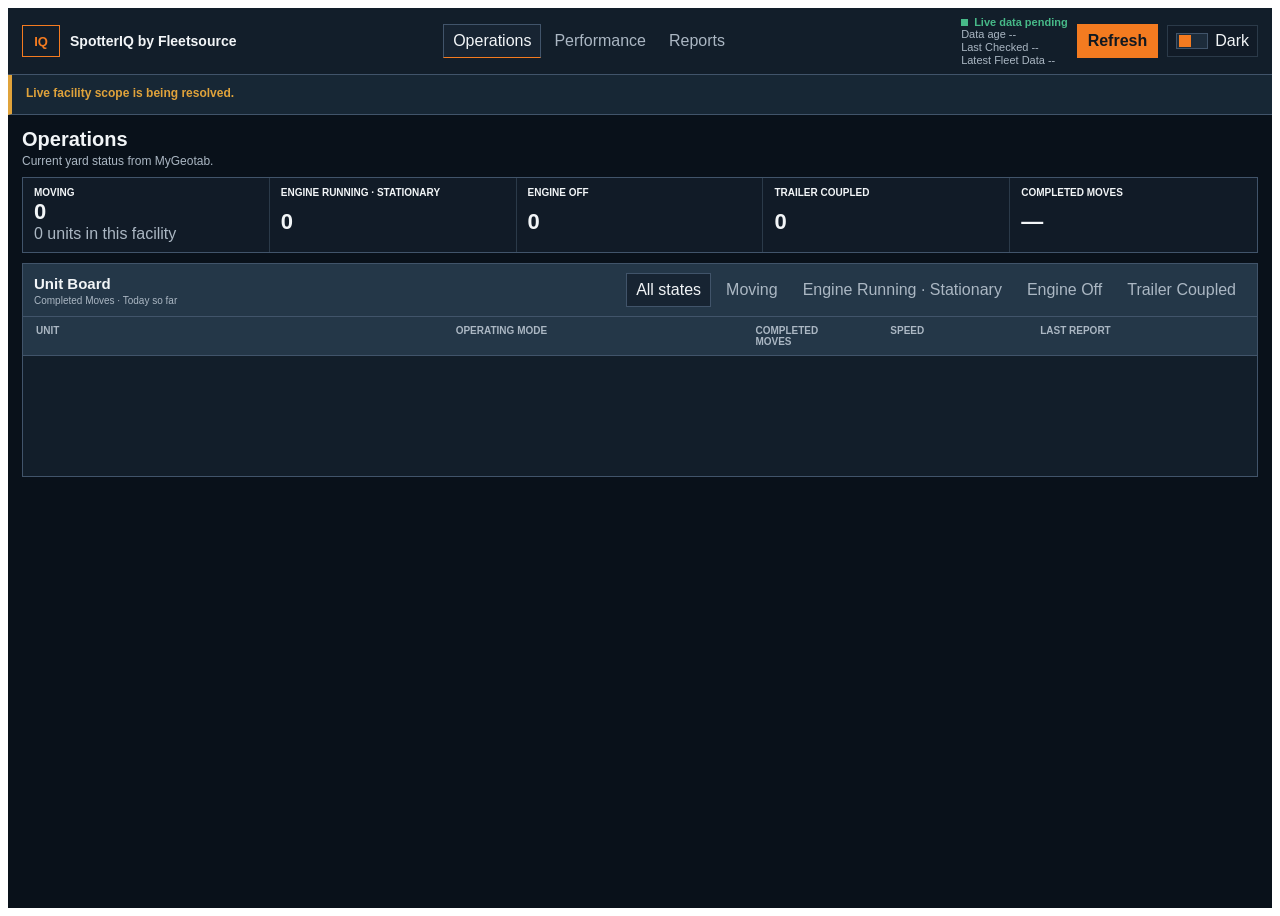
==== index.html @ 18ecf7e9 "Remove completed compact audit; restore known-good runtime; source 67fa764e5de5a6b7d446ff5fc09381beb" ====
<!DOCTYPE html>
<html lang="en">
<head>
  <meta charset="UTF-8">
  <meta name="viewport" content="width=device-width, initial-scale=1.0">
  <title>SpotterIQ by Fleetsource</title>
  <link rel="stylesheet" href="styles.css?v=4.0.0-report-range1">
</head>
<body>
  <div class="siq-app" data-theme="dark">
    <a class="siq-skip-link" href="#siq-main">Skip to main content</a>

    <header class="siq-workspace-header">
      <div class="siq-command-bar" aria-label="SpotterIQ workspace command bar">
        <div class="siq-brand-block">
          <div class="siq-brand-mark" aria-hidden="true">IQ</div>
          <div class="siq-brand-copy">
            <div class="siq-brand-name">SpotterIQ by Fleetsource</div>
            <div class="siq-brand-context" id="siq-brand-context" hidden>
              <span id="siq-brand-customer-name"></span>
              <span aria-hidden="true">/</span>
              <span id="siq-brand-facility-name"></span>
            </div>
          </div>
        </div>

        <nav class="siq-primary-nav" aria-label="Primary modules">
          <button class="siq-nav-button siq-nav-button--active" type="button" data-module="operations" aria-current="page">Operations</button>
          <button class="siq-nav-button" type="button" data-module="performance">Performance</button>
          <button class="siq-nav-button" type="button" data-module="reports">Reports</button>
          <button class="siq-nav-button siq-nav-button--secondary" type="button" data-module="settings" id="siq-settings-button" hidden>Settings</button>
        </nav>

        <div class="siq-command-actions" aria-label="Fleet freshness and display controls">
          <div class="siq-refresh-cluster">
            <div>
              <div class="siq-refresh-status" id="siq-refresh-status">
                <span class="siq-live-dot" aria-hidden="true"></span>
                <span id="siq-live-label">LIVE fixture</span>
              </div>
              <div class="siq-refresh-meta">
                <span id="siq-data-age">Data age 22s</span>
                <span id="siq-last-checked">Checked 14:16</span>
                <span id="siq-latest-fleet-data">Latest Fleet Data --</span>
              </div>
            </div>
            <button class="siq-button siq-button--primary" type="button" id="siq-refresh-button">Refresh</button>
          </div>

          <button class="siq-theme-toggle" type="button" id="siq-theme-toggle" aria-label="Switch to light theme" aria-pressed="false">
            <span class="siq-theme-toggle__track" aria-hidden="true">
              <span class="siq-theme-toggle__thumb"></span>
            </span>
            <span id="siq-theme-label">Dark</span>
          </button>
        </div>
      </div>

      <section class="siq-fixture-preview" aria-labelledby="siq-fixture-preview-title">
        <div class="siq-fixture-preview__heading">
          <h2 id="siq-fixture-preview-title">Fixture Preview</h2>
          <span>Role and authorization simulation</span>
        </div>
        <div class="siq-access-controls">
          <div class="siq-field siq-field--compact">
            <label for="siq-user-selector">Preview User</label>
            <select id="siq-user-selector" name="previewUser"></select>
          </div>
          <div class="siq-field siq-field--compact" id="siq-customer-selector-wrap" hidden>
            <label for="siq-customer-selector">Customer</label>
            <select id="siq-customer-selector" name="customer"></select>
          </div>
          <div class="siq-field siq-field--compact" id="siq-facility-selector-wrap" hidden>
            <label for="siq-facility-selector">Facility</label>
            <select id="siq-facility-selector" name="facility"></select>
          </div>
          <div class="siq-preview-readonly" id="siq-preview-facility-wrap" hidden>
            <span>Facility</span>
            <strong id="siq-preview-facility-name"></strong>
          </div>
        </div>
      </section>

      <section class="siq-live-scope-controls" id="siq-live-scope-controls" aria-label="SpotterIQ facility scope" hidden>
        <div class="siq-field siq-field--compact" id="siq-live-customer-selector-wrap" hidden>
          <label for="siq-live-customer-selector">Customer</label>
          <select id="siq-live-customer-selector" name="liveCustomer"></select>
        </div>
        <div class="siq-field siq-field--compact" id="siq-live-facility-selector-wrap" hidden>
          <label for="siq-live-facility-selector">Facility</label>
          <select id="siq-live-facility-selector" name="liveFacility"></select>
        </div>
        <p id="siq-live-scope-status" role="status" aria-live="polite"></p>
      </section>

      <section class="siq-facility-context-bar" id="siq-facility-context-bar" aria-labelledby="siq-facility-context-title" hidden>
        <h2 class="siq-visually-hidden" id="siq-facility-context-title">Active facility context</h2>
        <dl class="siq-facility-context-list">
          <div>
            <dt>Customer</dt>
            <dd id="siq-customer-name"></dd>
          </div>
          <div>
            <dt>Facility</dt>
            <dd id="siq-facility-name"></dd>
          </div>
          <div class="siq-facility-context-list__shift">
            <dt>Active Shift</dt>
            <dd>
              <span id="siq-shift-label"></span>
              <span class="siq-facility-context-list__detail" id="siq-shift-range"></span>
            </dd>
          </div>
          <div>
            <dt>Timezone</dt>
            <dd id="siq-context-timezone"></dd>
          </div>
          <div>
            <dt>Authorized Units</dt>
            <dd id="siq-authorized-unit-count"></dd>
          </div>
        </dl>
      </section>

      <div class="siq-facility-context-error" id="siq-facility-context-error" role="status" aria-live="polite" hidden></div>
    </header>

    <main class="siq-main" id="siq-main">
      <section class="siq-module siq-module--active" id="siq-module-operations" data-module-panel="operations" aria-labelledby="siq-operations-title">
        <div class="siq-module-heading">
          <div>
            <h1 class="siq-screen-title" id="siq-operations-title">Operations</h1>
            <p class="siq-screen-note">Current yard status from MyGeotab.</p>
          </div>
          <button class="siq-button" type="button" id="siq-simulate-button">Simulate New Telemetry</button>
        </div>

        <section class="siq-kpi-strip" id="siq-kpi-strip" aria-label="Operations summary">
          <div class="siq-kpi">
            <span class="siq-kpi__label">Moving</span>
            <span class="siq-kpi__value" id="siq-kpi-moving-value">0</span>
            <span class="siq-kpi__detail" id="siq-kpi-unit-detail">0 units in this facility</span>
          </div>
          <div class="siq-kpi">
            <span class="siq-kpi__label">Engine Running · Stationary</span>
            <span class="siq-kpi__value" id="siq-kpi-idling-value">0</span>
          </div>
          <div class="siq-kpi">
            <span class="siq-kpi__label">Engine Off</span>
            <span class="siq-kpi__value" id="siq-kpi-off-value">0</span>
          </div>
          <div class="siq-kpi">
            <span class="siq-kpi__label">Trailer Coupled</span>
            <span class="siq-kpi__value" id="siq-kpi-coupled-value">0</span>
          </div>
          <div class="siq-kpi">
            <span class="siq-kpi__label">Completed Moves</span>
            <span class="siq-kpi__value" id="siq-kpi-completed-value">—</span>
          </div>
        </section>

        <div class="siq-operations-layout">
          <section class="siq-unit-board" aria-labelledby="siq-unit-board-title">
            <div class="siq-board-toolbar">
              <div>
                <h2 class="siq-section-title" id="siq-unit-board-title">Unit Board</h2>
                <span class="siq-board-window" id="siq-operations-window-label">Completed Moves · Today so far</span>
              </div>
              <div class="siq-board-filters" role="group" aria-label="Unit board filters">
                <button class="siq-filter-button siq-filter-button--active" type="button" data-board-filter="all" aria-pressed="true">All states</button>
                <button class="siq-filter-button" type="button" data-board-filter="moving" aria-pressed="false">Moving</button>
                <button class="siq-filter-button" type="button" data-board-filter="idling" aria-pressed="false">Engine Running · Stationary</button>
                <button class="siq-filter-button" type="button" data-board-filter="off" aria-pressed="false">Engine Off</button>
                <button class="siq-filter-button" type="button" data-board-filter="coupled" aria-pressed="false">Trailer Coupled</button>
              </div>
            </div>

            <div class="siq-board-grid" role="table" aria-label="SpotterIQ unit board">
              <div class="siq-board-head" role="row">
                <div role="columnheader">Unit</div>
                <div role="columnheader">Operating Mode</div>
                <div role="columnheader"><span>Completed</span><span>Moves</span></div>
                <div role="columnheader">Speed</div>
                <div role="columnheader">Last Report</div>
              </div>
              <div class="siq-board-body" id="siq-unit-board-body"></div>
            </div>
          </section>

          <aside class="siq-detail-drawer" id="siq-detail-drawer" aria-labelledby="siq-detail-title">
            <div class="siq-detail-drawer__header">
              <span class="siq-selection-marker" aria-hidden="true"></span>
              <div class="siq-detail-drawer__heading">
                <div class="siq-context-label">Unit detail</div>
                <h2 class="siq-detail-title" id="siq-detail-title">Select a unit</h2>
              </div>
              <button class="siq-icon-button" type="button" id="siq-drawer-close" aria-label="Close unit details">x</button>
            </div>
            <div class="siq-detail-content" id="siq-detail-content">
              <p class="siq-empty-detail">Choose a row to inspect current unit state and available activity.</p>
            </div>
          </aside>
        </div>
      </section>

      <section class="siq-module" id="siq-module-performance" data-module-panel="performance" aria-labelledby="siq-performance-title">
        <div class="siq-module-heading">
          <div>
            <h1 class="siq-screen-title" id="siq-performance-title">Performance</h1>
            <p class="siq-screen-note">Operational scorecard and shift-closeout workspace using fixture metrics only.</p>
          </div>
          <span class="siq-demo-flag">Demo content</span>
        </div>

        <form class="siq-scope-bar siq-performance-scope-bar" id="siq-performance-scope-form">
          <div class="siq-field siq-analysis-field">
            <label for="siq-performance-date-range">Date Range</label>
            <select id="siq-performance-date-range" name="dateRange"></select>
            <span class="siq-field-note">Overall reporting period</span>
          </div>
          <div class="siq-field siq-field--shift siq-analysis-field">
            <label for="siq-performance-shift">Shift</label>
            <select id="siq-performance-shift" name="shift"></select>
            <span class="siq-field-note" id="siq-performance-shift-detail">Filters activity within the period</span>
          </div>
          <div class="siq-field siq-analysis-field">
            <label for="siq-performance-compare">Compare To</label>
            <select id="siq-performance-compare" name="compare"></select>
            <span class="siq-field-note">Comparison baseline</span>
          </div>
          <div class="siq-timezone-block siq-analysis-field">
            <span class="siq-analysis-label">Timezone</span>
            <strong class="siq-readonly-value" id="siq-performance-timezone">America/New_York</strong>
            <span class="siq-field-note">Fixture facility setting</span>
          </div>
          <div class="siq-scope-actions siq-analysis-actions">
            <span aria-hidden="true"></span>
            <div class="siq-analysis-actions__buttons">
              <button class="siq-button siq-button--primary" type="submit">Apply</button>
              <button class="siq-button" type="reset">Reset</button>
              <button class="siq-button" type="button" id="siq-performance-export">Export</button>
            </div>
            <span aria-hidden="true"></span>
          </div>
          <div class="siq-custom-range siq-analysis-custom-range" id="siq-performance-custom-range" hidden>
            <div class="siq-field">
              <label for="siq-performance-start-date">Start Date</label>
              <input type="date" id="siq-performance-start-date" name="startDate">
            </div>
            <div class="siq-field">
              <label for="siq-performance-start-time">Start Time</label>
              <input type="time" id="siq-performance-start-time" name="startTime">
            </div>
            <div class="siq-field">
              <label for="siq-performance-end-date">End Date</label>
              <input type="date" id="siq-performance-end-date" name="endDate">
            </div>
            <div class="siq-field">
              <label for="siq-performance-end-time">End Time</label>
              <input type="time" id="siq-performance-end-time" name="endTime">
            </div>
          </div>
        </form>
        <p class="siq-status-message" id="siq-performance-status" aria-live="polite"></p>

        <section class="siq-summary-band siq-facility-summary" id="siq-performance-summary-band" aria-labelledby="siq-shift-summary-title">
          <div class="siq-summary-band__heading">
            <span class="siq-context-label">Facility result</span>
            <h2 class="siq-section-title" id="siq-shift-summary-title">Facility Performance Summary</h2>
            <span class="siq-summary-scope" id="siq-performance-scope-label">Today / Demo Shift A</span>
          </div>
          <div class="siq-summary-metrics" id="siq-summary-metrics"></div>
        </section>
        <p class="siq-summary-notice" id="siq-summary-data-notice" role="status" aria-live="polite" hidden></p>

        <div class="siq-performance-layout" id="siq-performance-layout">
          <section class="siq-performance-ranking" aria-labelledby="siq-unit-ranking-title">
            <div class="siq-section-heading">
              <div>
                <span class="siq-context-label">Fleet comparison</span>
                <h2 class="siq-section-title" id="siq-unit-ranking-title">Unit Performance Ranking</h2>
                <p class="siq-screen-note" id="siq-unit-ranking-context">Attention first / Productive Utilization descending</p>
              </div>
              <span class="siq-section-count" id="siq-scorecard-count">0 authorized fixture units</span>
            </div>
            <div class="siq-performance-table-scroll" tabindex="0" aria-label="Scrollable unit performance ranking">
              <table class="siq-performance-ranking-table">
                <colgroup>
                  <col class="siq-ranking-col--unit">
                  <col class="siq-ranking-col--role">
                  <col class="siq-ranking-col--engine-hours">
                  <col class="siq-ranking-col--completed-moves">
                  <col class="siq-ranking-col--moves-per-hour">
                  <col class="siq-ranking-col--utilization">
                  <col class="siq-ranking-col--idle">
                  <col class="siq-ranking-col--fuel">
                  <col class="siq-ranking-col--top-speed">
                  <col class="siq-ranking-col--time-over-limit">
                  <col class="siq-ranking-col--attention">
                </colgroup>
                <thead>
                  <tr>
                    <th class="siq-ranking-heading--text" scope="col" data-sort-column="unit"><button type="button" data-performance-sort="unit">Unit</button></th>
                    <th class="siq-ranking-heading--text" scope="col" data-sort-column="role"><button type="button" data-performance-sort="role">Role</button></th>
                    <th class="siq-ranking-heading--numeric" scope="col" data-sort-column="engineHours"><button type="button" data-performance-sort="engineHours">Engine Hours</button></th>
                    <th class="siq-ranking-heading--numeric" scope="col" data-sort-column="completedMoves"><button type="button" data-performance-sort="completedMoves">Completed Moves</button></th>
                    <th class="siq-ranking-heading--numeric" scope="col" data-sort-column="movesPerEngineHour"><button type="button" data-performance-sort="movesPerEngineHour">Moves / Engine Hour</button></th>
                    <th class="siq-ranking-heading--numeric" scope="col" data-sort-column="productiveUtilization"><button type="button" data-performance-sort="productiveUtilization">Productive Utilization</button></th>
                    <th class="siq-ranking-heading--numeric" scope="col" data-sort-column="idleTime"><button type="button" data-performance-sort="idleTime">Idle Time</button></th>
                    <th class="siq-ranking-heading--numeric" scope="col" data-sort-column="fuelPerMove"><button type="button" data-performance-sort="fuelPerMove">Fuel / Move</button></th>
                    <th class="siq-ranking-heading--numeric" scope="col" data-sort-column="topSpeed"><button type="button" data-performance-sort="topSpeed">Top Speed</button></th>
                    <th class="siq-ranking-heading--numeric" scope="col" data-sort-column="timeOverLimit"><button type="button" data-performance-sort="timeOverLimit">Time Over Limit</button></th>
                    <th class="siq-ranking-heading--text" scope="col" data-sort-column="attention" aria-sort="descending"><button type="button" data-performance-sort="attention">Attention</button></th>
                  </tr>
                </thead>
                <tbody id="siq-performance-score-body"></tbody>
              </table>
            </div>
          </section>

          <section class="siq-performance-detail" id="siq-performance-detail" aria-labelledby="siq-performance-detail-title">
            <div class="siq-performance-detail__header">
              <span class="siq-selection-marker" aria-hidden="true"></span>
              <div>
                <div class="siq-context-label">Unit Analysis</div>
                <h2 class="siq-detail-title" id="siq-performance-detail-title">Select a unit</h2>
                <p class="siq-performance-detail__scope" id="siq-performance-detail-scope">Select an authorized unit</p>
                <div class="siq-performance-capabilities" id="siq-performance-detail-availability" aria-label="Performance capability availability"></div>
              </div>
            </div>
            <div class="siq-performance-detail__body" id="siq-performance-detail-content">
              <div class="siq-selected-analysis-upper">
                <section class="siq-analysis-panel siq-time-distribution" aria-labelledby="siq-time-distribution-title">
                  <div class="siq-analysis-panel__heading">
                    <div>
                      <span class="siq-context-label">Operating composition</span>
                      <h3 class="siq-mini-title" id="siq-time-distribution-title">Time Distribution</h3>
                    </div>
                  </div>
                  <div class="siq-donut-layout">
                    <div class="siq-donut-chart" id="siq-performance-donut-chart"></div>
                    <div class="siq-donut-legend" id="siq-performance-donut-legend"></div>
                  </div>
                  <p class="siq-chart-summary" id="siq-performance-donut-summary"></p>
                </section>

                <section class="siq-analysis-panel" aria-labelledby="siq-unit-facility-title">
                  <div class="siq-analysis-panel__heading">
                    <div>
                      <span class="siq-context-label">Unit context</span>
                      <h3 class="siq-mini-title" id="siq-unit-facility-title">Unit vs Facility</h3>
                    </div>
                  </div>
                  <div class="siq-unit-comparison" id="siq-unit-facility-comparison"></div>
                </section>
              </div>

              <section class="siq-analysis-panel siq-findings-panel" aria-labelledby="siq-observations-title">
                <div class="siq-analysis-panel__heading">
                  <div>
                    <span class="siq-context-label">Deterministic findings</span>
                    <h3 class="siq-mini-title" id="siq-observations-title">Operational Observations and Exceptions</h3>
                  </div>
                </div>
                <div class="siq-observation-groups" id="siq-performance-observations"></div>
              </section>

              <section class="siq-analysis-panel siq-trend-panel" aria-labelledby="siq-performance-trend-title">
                <div class="siq-analysis-panel__heading siq-trend-heading">
                  <div>
                    <span class="siq-context-label">Change over time</span>
                    <h3 class="siq-mini-title" id="siq-performance-trend-title">Performance Trend</h3>
                  </div>
                  <div class="siq-field siq-field--compact siq-trend-selector">
                    <label for="siq-performance-trend-metric">Metric</label>
                    <select id="siq-performance-trend-metric">
                      <option value="movesPerEngineHour">Moves / Engine Hour</option>
                      <option value="productiveUtilization">Productive Utilization</option>
                      <option value="fuelPerMove">Fuel / Move</option>
                      <option value="idleTime">Idle Time</option>
                      <option value="timeOverLimit">Time Over Speed Limit</option>
                      <option value="engineHours">Engine Hours per Period</option>
                    </select>
                  </div>
                </div>
                <div class="siq-trend-chart" id="siq-performance-trend-chart"></div>
                <p class="siq-chart-summary" id="siq-performance-trend-summary"></p>
              </section>
            </div>
          </section>
        </div>
      </section>

      <section class="siq-module" id="siq-module-reports" data-module-panel="reports" aria-labelledby="siq-reports-title">
        <div class="siq-module-heading">
          <div>
            <h1 class="siq-screen-title" id="siq-reports-title">Reports</h1>
            <p class="siq-screen-note">Choose a report and scope, then review the fixture preview.</p>
          </div>
          <span class="siq-demo-flag">Demo content</span>
        </div>

        <form class="siq-report-command-bar" id="siq-report-form" aria-label="Report commands">
          <div class="siq-report-command-field siq-report-command-field--report">
            <label for="siq-report-selector">Report</label>
            <select id="siq-report-selector" name="report"></select>
          </div>

          <div class="siq-report-command-field">
            <label for="siq-report-date-range">Date Range</label>
            <select id="siq-report-date-range" name="dateRange"></select>
          </div>

          <div class="siq-report-command-field">
            <label for="siq-report-shift">Shift</label>
            <select id="siq-report-shift" name="shift"></select>
            <span id="siq-report-shift-detail" hidden></span>
          </div>

          <div class="siq-report-command-field">
            <label for="siq-report-unit-mode">Units</label>
            <select id="siq-report-unit-mode" name="unitMode">
              <option value="all" selected>All Authorized Units</option>
              <option value="selected">Selected Units</option>
            </select>
          </div>

          <div class="siq-report-command-field">
            <label for="siq-report-format">Format</label>
            <select id="siq-report-format" name="outputFormat"></select>
          </div>

          <div class="siq-report-command-action">
            <button class="siq-button siq-button--primary" type="button" id="siq-generate-report">Generate Report</button>
          </div>

          <div class="siq-custom-range siq-custom-range--report" id="siq-report-custom-range" hidden>
            <div class="siq-field">
              <label for="siq-report-start-date">Start Date</label>
              <input type="date" id="siq-report-start-date" name="startDate">
            </div>
            <div class="siq-field">
              <label for="siq-report-start-time">Start Time</label>
              <input type="time" id="siq-report-start-time" name="startTime">
            </div>
            <div class="siq-field">
              <label for="siq-report-end-date">End Date</label>
              <input type="date" id="siq-report-end-date" name="endDate">
            </div>
            <div class="siq-field">
              <label for="siq-report-end-time">End Time</label>
              <input type="time" id="siq-report-end-time" name="endTime">
            </div>
          </div>

          <fieldset class="siq-unit-choices" id="siq-report-unit-choices" hidden>
            <legend>Selected fixture units</legend>
          </fieldset>

          <div class="siq-report-command-field siq-report-command-field--comparison"
            id="siq-report-comparison-wrap">
            <label for="siq-report-comparison">Comparison</label>
            <select id="siq-report-comparison" name="comparison"></select>
          </div>
        </form>

        <p class="siq-report-description" id="siq-report-description"></p>

        <div class="siq-report-scope-line" aria-label="Current report scope">
          <span class="siq-context-label">Scope</span>
          <strong id="siq-report-scope-summary"></strong>
        </div>

        <details class="siq-report-scope-details" id="siq-report-scope-details">
          <summary>Scope details</summary>
          <dl class="siq-scope-preview" id="siq-scope-preview">
            <div><dt>Customer</dt><dd id="siq-preview-customer"></dd></div>
            <div><dt>Facility</dt><dd id="siq-preview-facility"></dd></div>
            <div><dt>Timezone</dt><dd id="siq-preview-timezone"></dd></div>
            <div><dt>Exact Start</dt><dd id="siq-preview-start"></dd></div>
            <div><dt>Exact End</dt><dd id="siq-preview-end"></dd></div>
            <div><dt>Shift Hours</dt><dd id="siq-preview-shift-hours"></dd></div>
            <div><dt>Crosses Midnight</dt><dd id="siq-preview-overnight"></dd></div>
            <div><dt>Authorized Units</dt><dd id="siq-preview-units"></dd></div>
            <div><dt>Output Format</dt><dd id="siq-preview-format"></dd></div>
            <div id="siq-preview-comparison-row"><dt>Comparison</dt><dd id="siq-preview-comparison"></dd></div>
          </dl>
        </details>

        <section class="siq-report-preview siq-report-full-preview"
          id="siq-report-preview"
          data-report-preview="full-width"
          aria-label="Selected report preview"></section>

        <p class="siq-status-message siq-report-status"
          id="siq-report-status"
          aria-live="polite"
          hidden></p>
      </section>

      <section class="siq-module" id="siq-module-settings" data-module-panel="settings" aria-labelledby="siq-settings-title">
        <div class="siq-module-heading">
          <div>
            <h1 class="siq-screen-title" id="siq-settings-title">Settings</h1>
            <p class="siq-screen-note">Administrator-only placeholder. Configuration editing remains deferred.</p>
          </div>
          <span class="siq-demo-flag">Placeholder</span>
        </div>
        <section class="siq-settings-placeholder" aria-label="Settings placeholder">
          <h2 class="siq-section-title">Facility Configuration</h2>
          <p class="siq-screen-note">Customer, facility, enrollment, thresholds, diagnostics, and report-branding editing are not active in this fixture session.</p>
        </section>
      </section>
    </main>
  </div>

  <script src="core/runtime-data-boundary.js"></script>
  <script src="core/configuration.js"></script>
  <script src="core/addin-identity.js"></script>
  <script src="core/diagnostic-channels.js"></script>
  <script src="core/engine-hours-report.js?v=4.0.0-calculated-meter1"></script>
  <script src="core/asset-identity.js"></script>
  <script src="core/asset-assignments.js"></script>
  <script src="core/historical-entitlement.js"></script>
  <script src="core/speed-evidence.js?v=4.0.0-towing1"></script>
  <script src="core/driver-attribution.js?v=4.0.0-driver-session1"></script>
  <script src="core/management-reports.js?v=4.0.0-towing1"></script>
  <script src="core/powertrain-faults.js"></script>
  <script src="core/group-reconciliation.js"></script>
  <script src="core/engine-hours.js"></script>
  <script src="core/usage-billing.js"></script>
  <script src="core/staging-log.js"></script>
  <script src="core/authorization.js"></script>
  <script src="core/selectors.js?v=4.0.0-driver2"></script>
  <script src="core/performance.js"></script>
  <script src="core/timezone.js"></script>
  <script src="core/shifts.js"></script>
  <script src="core/telemetry.js"></script>
  <script src="core/operational-states.js?v=4.0.0-ignition-authority1"></script>
  <script src="core/intervals.js"></script>
  <script src="core/timeline.js?v=4.0.0-state-continuity2"></script>
  <script src="core/shift-performance.js?v=4.0.0-towing1"></script>
  <script src="core/move-state-machine.js"></script>
  <script src="core/moves.js"></script>
  <script src="core/move-summaries.js"></script>
  <script src="core/speed-events.js"></script>
  <script src="core/speed-policies.js"></script>
  <script src="adapters/mygeotab-normalization.js?v=4.0.0-engine-hours1"></script>
  <script src="adapters/mygeotab-client.js?v=4.0.0-driver2"></script>
  <script src="adapters/mygeotab-driver-events.js?v=4.0.0-driver-session1"></script>
  <script src="adapters/mygeotab-faults.js"></script>
  <script src="adapters/mygeotab-diagnostics.js"></script>
  <script src="core/facility-config.js"></script>
  <script src="core/asset-profile-config.js"></script>
  <script src="adapters/mygeotab-configuration.js"></script>
  <script src="adapters/addin-data-config.js?v=4.0.0-scope1"></script>
  <script src="adapters/mygeotab-operations.js?v=4.0.0-towing2"></script>
  <script src="adapters/mygeotab-performance.js?v=4.0.0-towing1"></script>
  <script src="controllers/operations-controller.js?v=4.0.0-operations-moves1"></script>
  <script src="controllers/performance-controller.js?v=4.0.0-state-continuity2"></script>
  <script src="controllers/reports-controller.js?v=4.0.0-report-range1"></script>
  <script src="views/operations-view.js?v=4.0.0-operations-moves2"></script>
  <script src="views/performance-view.js?v=4.0.0-cumulative-idle1"></script>
  <script src="views/reports-view.js?v=4.0.0-report-range1"></script>
  <script src="views/commissioning-diagnostics.js"></script>
  <script src="app.js?v=4.0.0-report-range1"></script>
  <script src="mygeotab-entry.js?v=4.0.0-operations-moves1"></script>
</body>
</html>
---- styles.css ----
.siq-app,
.siq-app * {
  box-sizing: border-box;
}

.siq-app [hidden] {
  display: none !important;
}

.siq-app {
  --siq-bg: #09111a;
  --siq-bg-strong: #060d15;
  --siq-panel: #111b27;
  --siq-panel-2: #172432;
  --siq-panel-3: #1d2c3b;
  --siq-panel-header: #0d1722;
  --siq-surface-level-0: #09111a;
  --siq-surface-level-1: #121e2a;
  --siq-surface-level-2: #192837;
  --siq-surface-level-3: #243748;
  --siq-surface-command: #0f1a25;
  --siq-surface-workspace: #142230;
  --siq-surface-control: #1b2b3a;
  --siq-surface-table-body: #101c27;
  --siq-surface-table-alt: #152432;
  --siq-surface-total: #263747;
  --siq-surface-status: #172735;
  --siq-line-subtle: #233241;
  --siq-hover: #202f3e;
  --siq-selected: #3b4148;
  --siq-selected-outline: #bd642d;
  --siq-line: #2b3a49;
  --siq-line-strong: #41546a;
  --siq-text: #f2f5f7;
  --siq-muted: #abb7c3;
  --siq-muted-2: #7e8c9b;
  --siq-accent: #f47b20;
  --siq-accent-strong: #ff963f;
  --siq-focus: #7ec8ed;
  --siq-good: #47b988;
  --siq-warn: #e0a33b;
  --siq-bad: #e06d65;
  --siq-info: #62abd5;
  --siq-unknown: #8c98a5;
  color-scheme: dark;
  font-family: Arial, Helvetica, sans-serif;
  min-height: 100vh;
  background: var(--siq-surface-level-0);
  color: var(--siq-text);
}

.siq-app[data-theme="light"] {
  --siq-bg: #e8edf0;
  --siq-bg-strong: #dbe2e7;
  --siq-panel: #f9faf9;
  --siq-panel-2: #eff3f4;
  --siq-panel-3: #e3eaee;
  --siq-panel-header: #d5dee4;
  --siq-surface-level-0: #e8edf0;
  --siq-surface-level-1: #f9faf9;
  --siq-surface-level-2: #eff3f4;
  --siq-surface-level-3: #d5dee4;
  --siq-surface-command: #f9faf9;
  --siq-surface-workspace: #f9faf9;
  --siq-surface-control: #eff3f4;
  --siq-surface-table-body: #f9faf9;
  --siq-surface-table-alt: #eff3f4;
  --siq-surface-total: #e3eaee;
  --siq-surface-status: #eff3f4;
  --siq-line-subtle: #d8e0e5;
  --siq-hover: #e4ebee;
  --siq-selected: #ffdbc2;
  --siq-selected-outline: #274763;
  --siq-line: #c3cdd5;
  --siq-line-strong: #99aab8;
  --siq-text: #102234;
  --siq-muted: #526273;
  --siq-muted-2: #6d7c89;
  --siq-accent: #d75d13;
  --siq-accent-strong: #b84d0d;
  --siq-focus: #176f9f;
  --siq-good: #187855;
  --siq-warn: #8a6418;
  --siq-bad: #ae3f38;
  --siq-info: #276f9d;
  --siq-unknown: #65717c;
  color-scheme: light;
}

.siq-skip-link {
  position: absolute;
  left: 12px;
  top: -60px;
  z-index: 20;
  padding: 8px 10px;
  background: var(--siq-accent);
  color: #111;
}

.siq-skip-link:focus {
  top: 12px;
}

.siq-workspace-header {
  background: var(--siq-surface-level-0);
}

.siq-command-bar {
  position: sticky;
  top: 0;
  z-index: 10;
  display: grid;
  grid-template-columns: minmax(220px, 1fr) minmax(310px, auto) minmax(300px, 1fr);
  gap: 14px;
  align-items: center;
  min-height: 58px;
  padding: 8px 14px;
  background: var(--siq-surface-level-1);
  border-bottom: 1px solid var(--siq-line-strong);
}

.siq-app[data-theme="light"] .siq-command-bar {
  background: #d7e0e5;
  border-bottom-color: #8fa1af;
}

.siq-brand-block,
.siq-access-controls,
.siq-primary-nav,
.siq-command-actions,
.siq-refresh-cluster,
.siq-theme-toggle,
.siq-board-toolbar,
.siq-module-heading,
.siq-detail-drawer__header,
.siq-section-heading {
  display: flex;
  align-items: center;
}

.siq-brand-block {
  gap: 10px;
  min-width: 0;
}

.siq-brand-copy {
  min-width: 0;
}

.siq-brand-mark {
  display: grid;
  width: 38px;
  height: 32px;
  flex: 0 0 38px;
  place-items: center;
  border: 1px solid var(--siq-accent);
  color: var(--siq-accent);
  font-size: 13px;
  font-weight: 800;
  letter-spacing: 0;
}

.siq-brand-name {
  overflow: hidden;
  color: var(--siq-text);
  font-size: 14px;
  font-weight: 800;
  text-overflow: ellipsis;
  white-space: nowrap;
}

.siq-brand-context,
.siq-context-label,
.siq-context-subvalue,
.siq-refresh-meta,
.siq-screen-note,
.siq-board-subtitle,
.siq-kpi__detail,
.siq-state-duration,
.siq-field-note,
.siq-timezone-block span,
.siq-section-count,
.siq-summary-scope,
.siq-choice-note,
.siq-detail-scope span:last-child {
  color: var(--siq-muted);
}

.siq-brand-context {
  display: flex;
  gap: 6px;
  min-width: 0;
  font-size: 12px;
}

.siq-primary-nav {
  gap: 3px;
  min-width: 0;
  justify-self: center;
}

.siq-command-actions {
  gap: 9px;
  min-width: 0;
  justify-self: end;
}

.siq-access-controls {
  gap: 8px;
  min-width: 0;
}

.siq-field--compact {
  min-width: 138px;
}

.siq-field--compact label {
  font-size: 9px;
}

.siq-field--compact select {
  min-height: 28px;
  font-size: 11px;
}

.siq-nav-button,
.siq-button,
.siq-filter-button,
.siq-admin-link,
.siq-theme-toggle,
.siq-icon-button,
.siq-unit-row,
.siq-performance-unit-entry,
.siq-app input,
.siq-app select {
  font: inherit;
}

.siq-nav-button,
.siq-filter-button,
.siq-admin-link {
  border: 1px solid transparent;
  background: transparent;
  color: var(--siq-muted);
  padding: 7px 9px;
  cursor: pointer;
}

.siq-nav-button:hover,
.siq-filter-button:hover {
  background: var(--siq-hover);
  color: var(--siq-text);
}

.siq-nav-button--active,
.siq-filter-button--active {
  border-color: var(--siq-line-strong);
  background: var(--siq-panel-2);
  color: var(--siq-text);
}

.siq-nav-button--active {
  border-bottom-color: var(--siq-accent);
}

.siq-nav-button--secondary {
  margin-left: 4px;
  border-left-color: var(--siq-line);
  color: var(--siq-muted-2);
}

.siq-nav-button--secondary.siq-nav-button--active {
  border-color: var(--siq-line-strong);
  border-bottom-color: var(--siq-accent);
  color: var(--siq-text);
}

.siq-context-label,
.siq-kpi__label,
.siq-summary-metric__label {
  font-size: 10px;
  font-weight: 800;
  text-transform: uppercase;
}

.siq-context-value {
  font-size: 13px;
  font-weight: 800;
}

.siq-context-subvalue,
.siq-refresh-meta {
  font-size: 11px;
}

.siq-refresh-cluster {
  gap: 9px;
  justify-content: end;
}

.siq-refresh-status {
  display: flex;
  gap: 6px;
  align-items: center;
  color: var(--siq-good);
  font-size: 11px;
  font-weight: 800;
}

.siq-live-dot {
  width: 7px;
  height: 7px;
  background: var(--siq-good);
}

.siq-refresh-meta {
  display: grid;
  gap: 1px;
}

.siq-fixture-preview {
  display: grid;
  grid-template-columns: minmax(178px, 0.35fr) minmax(0, 1.65fr);
  gap: 16px;
  align-items: center;
  min-height: 48px;
  padding: 6px 14px;
  background: var(--siq-surface-level-3);
  border-bottom: 1px dashed var(--siq-line-strong);
}

.siq-app[data-theme="light"] .siq-fixture-preview {
  background: #e5eaed;
}

.siq-fixture-preview__heading {
  min-width: 0;
}

.siq-fixture-preview__heading h2 {
  margin: 0;
  color: var(--siq-accent);
  font-size: 10px;
  letter-spacing: 0;
  text-transform: uppercase;
}

.siq-fixture-preview__heading span {
  display: block;
  margin-top: 2px;
  color: var(--siq-muted);
  font-size: 10px;
}

.siq-preview-readonly {
  display: grid;
  gap: 3px;
  min-width: 180px;
  padding: 0 8px;
  border-left: 2px solid var(--siq-line-strong);
}

.siq-preview-readonly span,
.siq-facility-context-list dt {
  color: var(--siq-muted);
  font-size: 9px;
  font-weight: 800;
  text-transform: uppercase;
}

.siq-preview-readonly strong {
  overflow: hidden;
  font-size: 11px;
  text-overflow: ellipsis;
  white-space: nowrap;
}

.siq-facility-context-bar {
  min-height: 52px;
  padding: 0 14px;
  background: var(--siq-surface-level-1);
  border-bottom: 1px solid var(--siq-line-strong);
}

.siq-facility-context-list {
  display: grid;
  grid-template-columns: minmax(170px, 1.2fr) minmax(150px, 1fr) minmax(230px, 1.45fr) minmax(145px, 0.9fr) minmax(110px, 0.55fr);
  margin: 0;
}

.siq-facility-context-list > div {
  display: grid;
  align-content: center;
  gap: 3px;
  min-width: 0;
  min-height: 51px;
  padding: 7px 12px;
  border-right: 1px solid var(--siq-line);
}

.siq-facility-context-list > div:first-child {
  padding-left: 0;
}

.siq-facility-context-list > div:last-child {
  border-right: 0;
}

.siq-facility-context-list dd {
  min-width: 0;
  margin: 0;
  overflow-wrap: anywhere;
  font-size: 12px;
  font-weight: 800;
}

.siq-facility-context-list__shift dd {
  display: flex;
  gap: 5px;
  align-items: baseline;
  flex-wrap: wrap;
}

.siq-facility-context-list__detail {
  color: var(--siq-muted);
  font-size: 11px;
  font-weight: 400;
}

.siq-facility-context-list__detail::before {
  content: "\00b7";
  margin-right: 5px;
}

.siq-facility-context-error {
  min-height: 40px;
  padding: 11px 14px;
  background: var(--siq-surface-status);
  border-bottom: 1px solid var(--siq-line-strong);
  border-left: 4px solid var(--siq-warn);
  color: var(--siq-warn);
  font-size: 12px;
  font-weight: 800;
}

.siq-visually-hidden {
  position: absolute;
  width: 1px;
  height: 1px;
  padding: 0;
  margin: -1px;
  overflow: hidden;
  clip: rect(0, 0, 0, 0);
  white-space: nowrap;
  border: 0;
}

.siq-button {
  min-height: 32px;
  border: 1px solid var(--siq-line-strong);
  background: var(--siq-surface-control);
  color: var(--siq-text);
  padding: 7px 10px;
  cursor: pointer;
}

.siq-button:hover:not(:disabled) {
  background: var(--siq-hover);
}

.siq-button--primary {
  border-color: var(--siq-accent);
  background: var(--siq-accent);
  color: #111820;
  font-weight: 800;
}

.siq-button--primary:hover:not(:disabled) {
  background: var(--siq-accent-strong);
}

.siq-button--wide {
  width: 100%;
  margin-top: 12px;
}

.siq-button:disabled {
  cursor: not-allowed;
  opacity: 0.58;
}

.siq-theme-toggle {
  gap: 7px;
  min-height: 32px;
  border: 1px solid var(--siq-line);
  background: var(--siq-panel);
  color: var(--siq-text);
  padding: 6px 8px;
  cursor: pointer;
}

.siq-theme-toggle__track {
  position: relative;
  width: 32px;
  height: 16px;
  background: var(--siq-panel-3);
  border: 1px solid var(--siq-line-strong);
}

.siq-theme-toggle__thumb {
  position: absolute;
  top: 1px;
  left: 2px;
  width: 12px;
  height: 12px;
  background: var(--siq-accent);
}

.siq-app[data-theme="light"] .siq-theme-toggle__thumb {
  left: 17px;
}

.siq-main {
  padding: 12px 14px 24px;
}

.siq-module {
  display: none;
}

.siq-module--active {
  display: block;
}

.siq-module-heading {
  justify-content: space-between;
  gap: 14px;
  min-height: 42px;
  margin-bottom: 8px;
}

.siq-screen-title,
.siq-section-title,
.siq-detail-title,
.siq-mini-title {
  margin: 0;
  letter-spacing: 0;
}

.siq-screen-title {
  font-size: 20px;
}

.siq-section-title,
.siq-detail-title {
  font-size: 15px;
}

.siq-mini-title {
  font-size: 13px;
}

.siq-screen-note,
.siq-board-subtitle {
  margin: 3px 0 0;
  font-size: 12px;
}

.siq-demo-flag {
  border-left: 3px solid var(--siq-accent);
  background: var(--siq-panel-2);
  color: var(--siq-muted);
  padding: 5px 7px;
  font-size: 11px;
  font-weight: 800;
  text-transform: uppercase;
}

.siq-kpi-strip {
  display: grid;
  grid-template-columns: repeat(5, minmax(120px, 1fr));
  margin-bottom: 10px;
  border: 1px solid var(--siq-line-strong);
  background: var(--siq-panel);
}

.siq-kpi {
  display: grid;
  gap: 2px;
  min-width: 0;
  padding: 9px 11px;
  border-right: 1px solid var(--siq-line);
}

.siq-kpi:last-child {
  border-right: 0;
}

.siq-kpi__value {
  font-size: 22px;
  line-height: 1.05;
  font-weight: 800;
  font-variant-numeric: tabular-nums;
}

.siq-kpi--warn .siq-kpi__value {
  color: var(--siq-warn);
}

.siq-kpi--alert .siq-kpi__value {
  color: var(--siq-bad);
}

.siq-operations-layout {
  display: grid;
  grid-template-columns: minmax(0, 1fr);
  gap: 10px;
  align-items: start;
}

.siq-unit-board,
.siq-detail-drawer,
.siq-summary-band,
.siq-unit-selector,
.siq-performance-detail,
.siq-report-command-bar,
.siq-report-scope-details,
.siq-report-full-preview,
.siq-settings-placeholder {
  background: var(--siq-surface-level-1);
  border: 1px solid var(--siq-line-strong);
}

.siq-report-command-bar {
  background: var(--siq-surface-command);
}

.siq-report-full-preview {
  background: var(--siq-surface-workspace);
}

.siq-report-scope-details {
  background: var(--siq-surface-level-2);
}

.siq-board-toolbar {
  justify-content: space-between;
  gap: 12px;
  min-height: 52px;
  padding: 9px 11px;
  background: var(--siq-surface-level-3);
  border-bottom: 1px solid var(--siq-line-strong);
}

.siq-board-filters {
  display: flex;
  gap: 5px;
  flex-wrap: wrap;
}

.siq-board-grid {
  overflow-x: visible;
}

.siq-live-scope-controls {
  display: flex;
  gap: 10px;
  align-items: end;
  min-height: 48px;
  padding: 6px 14px;
  background: var(--siq-surface-level-2);
  border-bottom: 1px solid var(--siq-line-strong);
}

.siq-live-scope-controls[hidden] {
  display: none;
}

.siq-live-scope-controls .siq-field {
  min-width: 210px;
  max-width: 320px;
}

.siq-live-scope-controls p {
  align-self: center;
  margin: 0 0 2px;
  color: var(--siq-muted);
  font-size: 11px;
}

.siq-board-head,
.siq-unit-row {
  display: grid;
  grid-template-columns:
    minmax(170px, 1.4fr)
    minmax(145px, 1fr)
    minmax(72px, 0.45fr)
    minmax(72px, 0.5fr)
    minmax(112px, 0.75fr);
  min-width: 0;
  align-items: stretch;
}

.siq-board-head {
  position: sticky;
  top: 0;
  z-index: 2;
  padding-left: 5px;
  background: var(--siq-surface-level-3);
  border-bottom: 1px solid var(--siq-line-strong);
  color: var(--siq-muted);
  font-size: 10px;
  font-weight: 800;
  text-transform: uppercase;
}

.siq-board-head > div {
  padding: 8px;
}

.siq-board-head > div {
  text-align: left;
}

.siq-board-head > div span,
.siq-board-window {
  display: block;
}

.siq-board-window {
  margin-top: 3px;
  color: var(--siq-muted);
  font-size: 10px;
}

.siq-board-body {
  min-height: 120px;
}

.siq-empty-state {
  display: grid;
  gap: 5px;
  padding: 18px;
  color: var(--siq-muted);
}

.siq-empty-state strong {
  color: var(--siq-text);
}

.siq-operations-layout--drawer-open {
  grid-template-columns: minmax(620px, 1fr) minmax(300px, 360px);
}

.siq-historical-empty-state {
  min-height: 190px;
  align-content: center;
  justify-items: start;
  border: 1px solid var(--siq-line-strong);
  border-left: 4px solid var(--siq-info);
  background: var(--siq-surface-level-1);
}

.siq-unit-row {
  position: relative;
  width: 100%;
  min-height: 54px;
  padding: 0;
  border: 0;
  border-left: 5px solid transparent;
  border-bottom: 1px solid var(--siq-line-subtle);
  background: var(--siq-surface-table-body);
  color: var(--siq-text);
  text-align: left;
  cursor: pointer;
}

.siq-unit-row:nth-child(even) {
  background: var(--siq-surface-table-alt);
}

.siq-unit-row:hover {
  background: var(--siq-hover);
}

.siq-unit-row--selected,
.siq-unit-row--selected:hover {
  z-index: 1;
  border-left-color: var(--siq-accent);
  outline: 1px solid var(--siq-selected-outline);
  outline-offset: -1px;
  background: var(--siq-selected);
}

.siq-app[data-theme="light"] .siq-unit-row--selected,
.siq-app[data-theme="light"] .siq-unit-row--selected:hover {
  border-bottom-color: #d7a37e;
}

.siq-unit-row > span {
  display: flex;
  align-items: center;
  min-width: 0;
  min-height: 49px;
  padding: 8px;
  border-right: 1px solid color-mix(in srgb, var(--siq-line) 72%, transparent);
}

.siq-unit-row > span:last-child {
  border-right: 0;
}

.siq-unit-row__secondary {
  grid-column: 1 / -1;
  display: flex !important;
  min-height: 30px !important;
  gap: 8px 18px;
  flex-wrap: wrap;
  padding: 5px 8px 6px !important;
  border-top: 1px solid color-mix(in srgb, var(--siq-line) 58%, transparent);
  border-right: 0 !important;
  background: color-mix(in srgb, var(--siq-surface-table-alt) 45%, transparent);
}

.siq-secondary-metric {
  display: inline-flex;
  gap: 5px;
  align-items: baseline;
  color: var(--siq-text);
  font-size: 11px;
  font-variant-numeric: tabular-nums;
}

.siq-secondary-metric__label {
  color: var(--siq-muted);
  font-size: 9px;
  font-weight: 800;
  letter-spacing: 0.04em;
  text-transform: uppercase;
}

.siq-fault-indicator {
  align-self: center;
  width: 8px;
  height: 8px;
  border-radius: 999px;
}

.siq-fault-indicator--active {
  background: var(--siq-bad);
}

.siq-fault-indicator--clear {
  background: var(--siq-muted);
}

.siq-report-cell {
  display: grid !important;
  grid-template-columns: auto 1fr;
  gap: 1px 6px;
  align-content: center;
}

.siq-report-cell small {
  grid-column: 2;
  color: var(--siq-warn);
  font-size: 10px;
  font-weight: 800;
}

.siq-freshness-dot {
  width: 7px;
  height: 7px;
  border-radius: 999px;
  background: var(--siq-muted);
}

.siq-freshness-dot--current {
  background: var(--siq-good);
}

.siq-freshness-dot--delayed,
.siq-freshness-dot--stale {
  background: var(--siq-warn);
}

.siq-freshness-dot--not_communicating,
.siq-freshness-dot--offline_7_plus {
  background: var(--siq-bad);
}

.siq-unit-row > .siq-unit-row__unit {
  display: grid;
  grid-auto-flow: row;
  align-content: center;
  justify-items: start;
  overflow: hidden;
  white-space: normal;
}

.siq-unit-row__unit strong,
.siq-usage-unit {
  overflow-wrap: anywhere;
  word-break: normal;
  white-space: normal;
}

.siq-unit-row__unit-line {
  display: flex;
  min-width: 0;
  align-items: center;
}

.siq-unit-row__unit strong {
  display: -webkit-box;
  min-width: 0;
  overflow: hidden;
  line-height: 1.3;
  -webkit-box-orient: vertical;
  -webkit-line-clamp: 2;
}

.siq-unit-row__native-name {
  margin-top: 3px;
  overflow: hidden;
  color: var(--siq-muted);
  font-size: 10px;
  line-height: 1.25;
  text-overflow: ellipsis;
  white-space: nowrap;
}

.siq-unit-row__driver {
  display: flex;
  width: 100%;
  min-width: 0;
  margin-top: 2px;
  gap: 4px;
  align-items: baseline;
  overflow: hidden;
  font-size: 11px;
  line-height: 1.2;
  white-space: nowrap;
}

.siq-unit-row__driver-label {
  flex: none;
  color: var(--siq-muted);
}

.siq-unit-row__driver-value {
  min-width: 0;
  overflow: hidden;
  color: var(--siq-text);
  text-overflow: ellipsis;
  white-space: nowrap;
}

.siq-unit-row__driver-value--unassigned {
  color: var(--siq-muted);
  font-style: italic;
}

.siq-role-cell,
.siq-status-cell {
  line-height: 1.25;
}

.siq-report-preview {
  width: 100%;
  margin-top: 6px;
  padding: 10px;
}

.siq-report-preview-heading {
  margin-bottom: 7px;
}

.siq-report-preview-heading .siq-section-title {
  margin-top: 3px;
  font-size: 18px;
}

.siq-monthly-usage-scroll {
  width: 100%;
  overflow-x: auto;
  border: 1px solid var(--siq-line-strong);
}

.siq-monthly-usage-table {
  min-width: 1230px;
}

.siq-monthly-usage-table--internal {
  min-width: 1560px;
}

.siq-monthly-usage-row {
  display: grid;
  grid-template-columns: 160px 150px 100px 110px 110px 110px 180px 110px minmax(200px, 1fr);
  min-height: 45px;
  border-top: 1px solid var(--siq-line-subtle);
  background: var(--siq-surface-table-body);
  font-size: 0.76rem;
}

.siq-monthly-usage-table--internal .siq-monthly-usage-row {
  grid-template-columns: 160px 150px 100px 110px 110px 110px 180px 110px minmax(200px, 1fr) 100px 100px 130px;
}

.siq-monthly-usage-row:not(.siq-monthly-usage-row--head):not(.siq-monthly-usage-row--totals):nth-child(odd) {
  background: var(--siq-surface-table-alt);
}

.siq-monthly-usage-row:not(.siq-monthly-usage-row--head):not(.siq-monthly-usage-row--totals):hover {
  background: var(--siq-hover);
}

.siq-monthly-usage-row > span,
.siq-monthly-usage-row > strong {
  display: flex;
  align-items: center;
  min-width: 0;
  padding: 9px 10px;
}

.siq-monthly-usage-row:first-child {
  border-top: 0;
}

.siq-monthly-usage-row--head {
  position: sticky;
  top: 0;
  z-index: 1;
  background: var(--siq-surface-level-3);
  color: var(--siq-text);
  text-transform: uppercase;
}

.siq-monthly-usage-row--head > strong + strong {
  border-left: 1px solid color-mix(in srgb, var(--siq-line-strong) 62%, transparent);
}

.siq-monthly-usage-row--totals {
  background: var(--siq-surface-total);
  border-top: 2px solid var(--siq-accent);
}

.siq-usage-number {
  justify-content: flex-end;
  text-align: right;
  font-variant-numeric: tabular-nums;
}

.siq-usage-adjustment {
  color: var(--siq-muted);
}

.siq-usage-exceptions {
  color: var(--siq-text);
  line-height: 1.35;
}

.siq-usage-access-note {
  margin: 9px 0 0;
}

.siq-report-placeholder {
  display: grid;
  gap: 4px;
  min-height: 130px;
  align-content: center;
  justify-items: center;
  border: 1px dashed var(--siq-line-strong);
  background: var(--siq-surface-level-2);
  color: var(--siq-muted);
  text-align: center;
}

.siq-report-placeholder strong {
  color: var(--siq-text);
  font-size: 14px;
}

.siq-unit-row__unit strong {
  font-size: 14px;
}

.siq-row-selection {
  flex: 0 0 45px;
  visibility: hidden;
  color: var(--siq-accent-strong);
  font-size: 9px;
  font-weight: 800;
  text-transform: uppercase;
}

.siq-unit-row--selected .siq-row-selection,
.siq-performance-unit-entry--selected .siq-row-selection {
  visibility: visible;
}

.siq-state-cell,
.siq-detail-state {
  gap: 8px;
}

.siq-state-rail {
  flex: 0 0 4px;
  align-self: stretch;
  min-height: 28px;
  background: var(--siq-unknown);
}

.siq-unit-row--coupled-moving .siq-state-rail,
.siq-detail-state--coupled-moving .siq-state-rail {
  background: var(--siq-good);
}

.siq-unit-row--bobtail-moving .siq-state-rail,
.siq-detail-state--bobtail-moving .siq-state-rail {
  background: var(--siq-info);
}

.siq-unit-row--coupled-idle .siq-state-rail,
.siq-detail-state--coupled-idle .siq-state-rail {
  background: #7ca670;
}

.siq-unit-row--bobtail-idle .siq-state-rail,
.siq-detail-state--bobtail-idle .siq-state-rail {
  background: var(--siq-warn);
}

.siq-unit-row--off .siq-state-rail,
.siq-detail-state--off .siq-state-rail {
  background: #6d7e91;
}

.siq-unit-row--moving .siq-state-rail,
.siq-detail-state--moving .siq-state-rail {
  background: var(--siq-good);
}

.siq-unit-row--idling .siq-state-rail,
.siq-detail-state--idling .siq-state-rail,
.siq-unit-row--key-on .siq-state-rail,
.siq-detail-state--key-on .siq-state-rail,
.siq-unit-row--update-delayed .siq-state-rail,
.siq-detail-state--update-delayed .siq-state-rail {
  background: var(--siq-warn);
}

.siq-unit-row--unavailable .siq-state-rail,
.siq-detail-state--unavailable .siq-state-rail {
  background: var(--siq-bad);
}

.siq-unit-row--not-communicating .siq-state-rail,
.siq-detail-state--not-communicating .siq-state-rail {
  background: var(--siq-bad);
}

.siq-state-text {
  display: grid;
  gap: 2px;
  min-width: 0;
  line-height: 1.15;
}

.siq-state-text__primary {
  font-weight: 800;
}

.siq-state-text__qualifier {
  color: var(--siq-muted);
  font-size: 10px;
  font-weight: 700;
}

.siq-state-text,
.siq-moves-cell,
.siq-number-cell,
.siq-plain-cell {
  overflow-wrap: break-word;
  white-space: normal;
}

.siq-state-duration {
  margin-left: auto;
  font-size: 11px;
}

.siq-number-cell,
.siq-moves-cell {
  justify-content: flex-end;
  text-align: right;
  font-weight: 800;
  font-variant-numeric: tabular-nums;
}

.siq-unit-row > .siq-number-cell,
.siq-unit-row > .siq-moves-cell {
  justify-content: flex-start;
  text-align: left;
}

.siq-plain-cell {
  color: var(--siq-muted);
}

.siq-quality {
  color: var(--siq-good);
  font-weight: 800;
}

.siq-quality--warn {
  color: var(--siq-warn);
}

.siq-quality--alert {
  color: var(--siq-bad);
}

.siq-value--changed {
  animation: siq-value-pulse 1200ms ease-out;
}

@keyframes siq-value-pulse {
  0% {
    background: color-mix(in srgb, var(--siq-accent) 48%, transparent);
    outline: 1px solid var(--siq-accent);
    outline-offset: -1px;
  }
  100% {
    background: transparent;
    outline-color: transparent;
  }
}

.siq-detail-drawer {
  position: sticky;
  top: 68px;
  max-height: calc(100vh - 82px);
  overflow: auto;
}

.siq-detail-drawer:not(.siq-detail-drawer--open) {
  display: none;
}

.siq-detail-drawer__header {
  position: relative;
  gap: 10px;
  min-height: 55px;
  padding: 10px 11px;
  background: var(--siq-surface-level-3);
  border-bottom: 1px solid var(--siq-line-strong);
}

.siq-selection-marker {
  align-self: stretch;
  width: 5px;
  flex: 0 0 5px;
  background: var(--siq-accent);
}

.siq-detail-drawer__heading {
  min-width: 0;
  flex: 1;
}

.siq-detail-drawer__heading .siq-detail-title {
  max-width: 100%;
  overflow-wrap: anywhere;
  word-break: normal;
  white-space: normal;
  line-height: 1.3;
}

.siq-icon-button {
  display: grid;
  width: 30px;
  height: 30px;
  flex: 0 0 30px;
  place-items: center;
  border: 1px solid var(--siq-line);
  background: var(--siq-surface-control);
  color: var(--siq-text);
  cursor: pointer;
}

.siq-detail-content,
.siq-performance-detail__body {
  padding: 11px;
}

.siq-detail-identity {
  display: grid;
  gap: 3px;
  padding: 9px 10px;
  border-left: 4px solid var(--siq-accent);
  background: var(--siq-surface-control);
}

.siq-detail-identity__role {
  font-size: 13px;
}

.siq-detail-identity__status {
  color: var(--siq-muted);
  font-weight: 800;
}

.siq-detail-section {
  margin-top: 13px;
}

.siq-detail-section .siq-mini-title {
  margin: 0;
  padding-bottom: 5px;
  border-bottom: 2px solid var(--siq-line-strong);
}

.siq-detail-section .siq-detail-metrics {
  margin-top: 0;
}

.siq-engine-health__status {
  margin: 8px 0 0;
  padding: 7px 8px;
  border-left: 3px solid var(--siq-accent);
  background: var(--siq-surface-level-2);
  color: var(--siq-text);
  font-weight: 800;
}

.siq-engine-health__faults {
  display: grid;
  gap: 7px;
  margin-top: 9px;
}

.siq-engine-health__fault {
  display: grid;
  gap: 4px;
  min-width: 0;
  padding: 8px;
  border: 1px solid var(--siq-line);
  background: var(--siq-surface-level-2);
}

.siq-engine-health__fault-title,
.siq-engine-health__fault-description,
.siq-engine-health__fault-meta {
  min-width: 0;
  overflow-wrap: anywhere;
}

.siq-engine-health__fault-description,
.siq-engine-health__fault-meta {
  color: var(--siq-muted);
}

.siq-engine-health__fault-meta {
  font-size: 10px;
}

.siq-empty-detail {
  margin: 0;
  color: var(--siq-muted);
}

.siq-detail-state {
  display: flex;
  align-items: center;
  padding: 9px;
  background: var(--siq-surface-level-2);
  border: 1px solid var(--siq-line);
}

.siq-detail-state span:last-child {
  margin-left: auto;
  color: var(--siq-muted);
}

.siq-detail-metrics {
  display: grid;
  gap: 0;
  margin-top: 10px;
}

.siq-detail-metric {
  display: flex;
  justify-content: space-between;
  gap: 12px;
  padding: 7px 0;
  border-bottom: 1px solid var(--siq-line);
}

.siq-detail-metric span,
.siq-detail-metric strong {
  min-width: 0;
}

.siq-detail-metric span {
  color: var(--siq-muted);
}

.siq-detail-metric strong {
  overflow-wrap: anywhere;
  text-align: right;
}

.siq-activity-list {
  margin-top: 11px;
  padding: 9px;
  background: var(--siq-surface-level-2);
  border: 1px solid var(--siq-line);
}

.siq-activity-item {
  padding: 6px 0;
  border-bottom: 1px solid var(--siq-line);
  color: var(--siq-muted);
}

.siq-activity-item:last-child {
  border-bottom: 0;
}

.siq-scope-bar {
  display: flex;
  gap: 8px;
  align-items: end;
  flex-wrap: wrap;
  padding: 9px 10px;
  background: var(--siq-surface-level-1);
  border: 1px solid var(--siq-line-strong);
}

.siq-field {
  display: grid;
  gap: 3px;
  min-width: 145px;
}

.siq-field--shift {
  min-width: 220px;
}

.siq-field label,
.siq-unit-choices legend {
  color: var(--siq-muted);
  font-size: 10px;
  font-weight: 800;
  text-transform: uppercase;
}

.siq-field-note {
  min-height: 13px;
  font-size: 10px;
}

.siq-app input,
.siq-app select {
  min-height: 32px;
  max-width: 100%;
  border: 1px solid var(--siq-line-strong);
  border-radius: 0;
  background: var(--siq-surface-control);
  color: var(--siq-text);
  padding: 5px 7px;
}

.siq-app select:disabled {
  border-style: dashed;
  background: var(--siq-surface-level-2);
  color: var(--siq-muted-2);
  cursor: not-allowed;
  opacity: 0.72;
}

.siq-app input[type="radio"],
.siq-app input[type="checkbox"] {
  width: 15px;
  min-height: 15px;
  margin: 0;
  accent-color: var(--siq-accent);
}

.siq-custom-range {
  display: flex;
  gap: 6px;
  align-items: end;
  padding-left: 8px;
  border-left: 3px solid var(--siq-accent);
}

.siq-custom-range[hidden] {
  display: none;
}

.siq-custom-range .siq-field {
  min-width: 114px;
}

.siq-timezone-block {
  display: grid;
  gap: 3px;
  min-width: 145px;
  padding: 0 8px 4px;
  border-left: 1px solid var(--siq-line);
}

.siq-timezone-block strong {
  font-size: 12px;
}

.siq-timezone-block span:last-child {
  font-size: 10px;
}

.siq-scope-actions {
  display: flex;
  gap: 5px;
  margin-left: auto;
  padding-bottom: 1px;
}

.siq-performance-scope-bar {
  display: grid;
  grid-template-columns: minmax(145px, 1fr) minmax(220px, 1.35fr) minmax(155px, 1fr) minmax(150px, 0.85fr) auto;
  gap: 8px;
  align-items: start;
}

.siq-analysis-field,
.siq-analysis-actions {
  display: grid;
  grid-template-rows: 13px 32px 13px;
  gap: 3px;
  align-content: start;
  min-width: 0;
}

.siq-analysis-field label,
.siq-analysis-label {
  display: flex;
  align-items: end;
  min-height: 13px;
  color: var(--siq-muted);
  font-size: 10px;
  font-weight: 800;
  text-transform: uppercase;
}

.siq-analysis-field select,
.siq-readonly-value {
  width: 100%;
  height: 32px;
  min-height: 32px;
}

.siq-readonly-value {
  display: flex;
  align-items: center;
  min-width: 0;
  padding: 5px 7px;
  overflow: hidden;
  border: 1px solid var(--siq-line-strong);
  background: var(--siq-surface-control);
  color: var(--siq-text);
  text-overflow: ellipsis;
  white-space: nowrap;
}

.siq-performance-scope-bar .siq-timezone-block {
  min-width: 0;
  padding: 0;
  border: 0;
}

.siq-performance-scope-bar > .siq-custom-range:not(.siq-analysis-custom-range) {
  display: grid;
  grid-column: 1 / -1;
  grid-template-columns: repeat(4, minmax(140px, 180px));
  justify-content: start;
  padding: 8px 0 0;
  border-top: 1px solid var(--siq-line);
  border-left: 0;
}

.siq-analysis-actions {
  margin-left: 0;
  padding: 0;
}

.siq-analysis-actions__buttons {
  display: flex;
  grid-row: 2;
  gap: 5px;
  align-items: stretch;
}

.siq-analysis-actions__buttons .siq-button {
  height: 32px;
  min-height: 32px;
}

.siq-analysis-custom-range {
  display: grid;
  grid-column: 1 / -1;
  grid-template-columns: repeat(4, minmax(0, 1fr));
  gap: 8px;
  padding: 8px 0 0;
  border-top: 1px solid var(--siq-line);
  border-left: 0;
}

.siq-status-message {
  min-height: 17px;
  margin: 4px 0;
  color: var(--siq-info);
  font-size: 11px;
}

.siq-status-message--blocked {
  color: var(--siq-warn);
}

.siq-summary-band {
  display: grid;
  grid-template-columns: minmax(180px, 0.85fr) minmax(840px, 5fr);
  margin-bottom: 10px;
}

.siq-summary-notice {
  margin: -2px 0 10px;
  padding: 8px 10px;
  background: var(--siq-surface-status);
  border: 1px solid var(--siq-line-strong);
  border-left: 4px solid var(--siq-warn);
  color: var(--siq-text);
  font-size: 11px;
  line-height: 1.4;
}

.siq-summary-band__heading {
  display: grid;
  align-content: center;
  gap: 3px;
  padding: 10px 12px;
  background: var(--siq-surface-level-3);
  border-right: 1px solid var(--siq-line-strong);
}

.siq-summary-scope {
  font-size: 11px;
}

.siq-summary-metrics {
  display: grid;
  grid-template-columns: repeat(7, minmax(118px, 1fr));
  background: var(--siq-surface-table-body);
}

.siq-summary-metric {
  display: grid;
  align-content: center;
  gap: 3px;
  min-width: 0;
  padding: 9px 10px;
  border-right: 1px solid var(--siq-line-subtle);
}

.siq-summary-metric:nth-child(even) {
  background: var(--siq-surface-table-alt);
}

.siq-summary-metric:last-child {
  border-right: 0;
}

.siq-summary-metric__value {
  font-size: 21px;
  line-height: 1;
  font-variant-numeric: tabular-nums;
}

.siq-comparison {
  min-height: 14px;
  color: var(--siq-muted);
  font-size: 9px;
}

.siq-comparison::before {
  display: inline-block;
  width: 9px;
  margin-right: 2px;
  font-weight: 800;
}

.siq-comparison--up,
.siq-comparison--good-down {
  color: var(--siq-good);
}

.siq-comparison--up::before {
  content: "+";
}

.siq-comparison--good-down::before {
  content: "-";
}

.siq-comparison--warn {
  color: var(--siq-warn);
}

.siq-comparison--warn::before {
  content: "!";
}

.siq-comparison--flat::before {
  content: "=";
}

.siq-performance-layout {
  display: grid;
  grid-template-columns: clamp(280px, 24vw, 340px) minmax(0, 1fr);
  gap: 10px;
  align-items: start;
}

.siq-section-heading {
  justify-content: space-between;
  gap: 10px;
  min-height: 50px;
  padding: 9px 11px;
  background: var(--siq-surface-level-3);
  border-bottom: 1px solid var(--siq-line-strong);
}

.siq-section-count {
  font-size: 11px;
}

.siq-scorecard-actions {
  display: grid;
  gap: 5px;
  justify-items: end;
  text-align: right;
}

.siq-scorecard-actions .siq-button {
  min-height: 28px;
  padding: 5px 8px;
  font-size: 11px;
}

.siq-performance-unit-list {
  display: grid;
  max-height: calc(100vh - 330px);
  overflow-y: auto;
  overflow-x: hidden;
}

.siq-performance-ranking-table {
  width: 100%;
  border-collapse: collapse;
  background: var(--siq-surface-table-body);
}

.siq-performance-ranking-table thead {
  background: var(--siq-surface-level-3);
}

.siq-performance-ranking-table th,
.siq-performance-ranking-table td {
  padding: 8px 10px;
  border-bottom: 1px solid var(--siq-line-subtle);
  text-align: left;
}

.siq-performance-ranking-table tbody tr:nth-child(even) {
  background: var(--siq-surface-table-alt);
}

.siq-performance-ranking-table tbody tr:hover {
  background: var(--siq-hover);
}

.siq-performance-ranking-table tbody tr[aria-selected="true"] {
  background: var(--siq-selected);
  outline: 1px solid var(--siq-selected-outline);
  outline-offset: -1px;
}

.siq-performance-ranking-table .siq-usage-number {
  text-align: right;
}

.siq-performance-unit-entry {
  display: grid;
  gap: 7px;
  position: relative;
  width: 100%;
  min-height: 104px;
  padding: 9px 10px;
  border: 0;
  border-left: 5px solid transparent;
  border-bottom: 1px solid var(--siq-line-subtle);
  background: var(--siq-surface-table-body);
  color: var(--siq-text);
  text-align: left;
  cursor: pointer;
}

.siq-performance-unit-entry:nth-child(even) {
  background: var(--siq-surface-table-alt);
}

.siq-performance-unit-entry:hover {
  background: var(--siq-hover);
}

.siq-performance-unit-entry:focus-visible {
  z-index: 2;
  outline: 2px solid var(--siq-focus);
  outline-offset: -3px;
}

.siq-performance-unit-entry--selected,
.siq-performance-unit-entry--selected:hover {
  z-index: 1;
  border-left-color: var(--siq-accent);
  outline: 1px solid var(--siq-selected-outline);
  outline-offset: -1px;
  background: var(--siq-selected);
}

.siq-performance-unit-entry__heading {
  display: flex;
  align-items: center;
  justify-content: space-between;
  gap: 8px;
  min-width: 0;
}

.siq-performance-unit-entry__heading strong {
  overflow: hidden;
  font-size: 13px;
  text-overflow: ellipsis;
  white-space: nowrap;
}

.siq-compact-unit-metrics {
  display: grid;
  grid-template-columns: repeat(3, minmax(0, 1fr));
  border-top: 1px solid var(--siq-line);
  border-bottom: 1px solid var(--siq-line);
}

.siq-compact-unit-metric {
  display: grid;
  gap: 2px;
  min-width: 0;
  padding: 6px;
  border-right: 1px solid var(--siq-line);
  font-variant-numeric: tabular-nums;
}

.siq-compact-unit-metric:last-child {
  border-right: 0;
}

.siq-compact-unit-metric small {
  color: var(--siq-muted);
  font-size: 8px;
  font-weight: 800;
  text-transform: uppercase;
  white-space: nowrap;
}

.siq-compact-unit-metric strong {
  overflow: hidden;
  font-size: 12px;
  text-overflow: ellipsis;
  white-space: nowrap;
}

.siq-compact-unit-secondary {
  display: flex;
  gap: 6px 12px;
  justify-content: space-between;
  flex-wrap: wrap;
  color: var(--siq-muted);
  font-size: 9px;
}

.siq-unit-data-warning {
  color: var(--siq-warn);
  font-size: 9px;
  font-weight: 800;
  line-height: 1.2;
}

.siq-detail-scope {
  display: grid;
  gap: 3px;
  padding: 9px;
  background: var(--siq-surface-level-2);
  border-left: 4px solid var(--siq-accent);
}

.siq-detail-scope strong {
  font-size: 13px;
}

.siq-detail-scope span:last-child {
  font-size: 10px;
}

.siq-performance-detail {
  min-width: 0;
  overflow: hidden;
}

.siq-performance-detail .siq-detail-drawer__header {
  align-items: start;
  min-height: 76px;
}

.siq-performance-detail__scope,
.siq-performance-detail__comparison {
  margin: 3px 0 0;
  color: var(--siq-muted);
  font-size: 10px;
  line-height: 1.3;
}

.siq-performance-detail__comparison {
  color: var(--siq-info);
}

.siq-performance-detail__collapsed {
  display: grid;
  min-height: 280px;
  padding: 24px;
  place-content: center;
  gap: 5px;
  color: var(--siq-muted);
  text-align: center;
}

.siq-performance-detail__collapsed strong {
  color: var(--siq-text);
  font-size: 15px;
}

.siq-performance-kpi-band {
  display: grid;
  grid-template-columns: repeat(6, minmax(105px, 1fr));
  margin: 0;
  border-bottom: 1px solid var(--siq-line-strong);
  background: var(--siq-surface-level-2);
}

.siq-performance-kpi-band > div {
  display: grid;
  gap: 4px;
  min-width: 0;
  padding: 10px;
  border-right: 1px solid var(--siq-line);
}

.siq-performance-kpi-band > div:last-child {
  border-right: 0;
}

.siq-performance-kpi-band dt {
  color: var(--siq-muted);
  font-size: 9px;
  font-weight: 800;
  text-transform: uppercase;
}

.siq-performance-kpi-band dd {
  min-width: 0;
  margin: 0;
  overflow-wrap: anywhere;
  font-size: 19px;
  font-weight: 800;
  font-variant-numeric: tabular-nums;
}

.siq-performance-tabs {
  display: grid;
  grid-template-columns: 0.82fr 0.78fr 1.4fr;
  border-bottom: 1px solid var(--siq-line-strong);
  background: var(--siq-surface-level-2);
}

.siq-performance-tab {
  min-width: 0;
  min-height: 38px;
  padding: 7px 8px;
  border: 0;
  border-right: 1px solid var(--siq-line);
  border-bottom: 3px solid transparent;
  background: transparent;
  color: var(--siq-muted);
  font: inherit;
  font-size: 11px;
  font-weight: 800;
  cursor: pointer;
}

.siq-performance-tab:last-child {
  border-right: 0;
}

.siq-performance-tab:hover {
  background: var(--siq-hover);
  color: var(--siq-text);
}

.siq-performance-tab--active {
  border-bottom-color: var(--siq-accent);
  background: var(--siq-surface-workspace);
  color: var(--siq-text);
}

.siq-performance-tab-panel {
  display: grid;
  gap: 10px;
}

.siq-data-warning {
  display: grid;
  grid-template-columns: 24px 1fr;
  gap: 8px;
  padding: 9px;
  background: color-mix(in srgb, var(--siq-warn) 9%, var(--siq-panel-2));
  border: 1px solid var(--siq-line-strong);
  border-left: 4px solid var(--siq-warn);
}

.siq-data-warning__icon {
  display: grid;
  width: 22px;
  height: 22px;
  place-items: center;
  border: 1px solid var(--siq-warn);
  color: var(--siq-warn);
  font-weight: 800;
}

.siq-data-warning__copy {
  min-width: 0;
}

.siq-data-warning__copy p {
  margin: 3px 0 0;
  color: var(--siq-muted);
  font-size: 11px;
  line-height: 1.4;
}

.siq-performance-group {
  padding: 9px;
  background: var(--siq-surface-level-2);
  border: 1px solid var(--siq-line);
}

.siq-performance-group .siq-mini-title {
  margin-bottom: 7px;
}

.siq-performance-metric-grid {
  display: grid;
  grid-template-columns: repeat(3, minmax(0, 1fr));
  margin: 0;
}

.siq-performance-metric {
  display: grid;
  gap: 3px;
  min-width: 0;
  padding: 7px;
  border-top: 1px solid var(--siq-line);
}

.siq-performance-metric:not(:nth-child(3n)) {
  border-right: 1px solid var(--siq-line);
}

.siq-performance-metric dt {
  color: var(--siq-muted);
  font-size: 9px;
  font-weight: 800;
  text-transform: uppercase;
}

.siq-performance-metric dd {
  min-width: 0;
  margin: 0;
  overflow-wrap: anywhere;
  font-size: 13px;
  font-weight: 800;
}

.siq-operational-observations {
  display: grid;
  gap: 5px;
  margin: 0;
  padding-left: 18px;
  color: var(--siq-muted);
  font-size: 11px;
  line-height: 1.35;
}

.siq-state-duration-block {
  margin-top: 11px;
  padding: 9px;
  background: var(--siq-surface-level-2);
  border: 1px solid var(--siq-line);
}

.siq-state-duration-bar {
  display: flex;
  height: 14px;
  margin-top: 8px;
  background: var(--siq-panel-3);
  border: 1px solid var(--siq-line-strong);
}

.siq-state-segment--coupled-moving,
.siq-state-key--coupled-moving {
  background: var(--siq-good);
}

.siq-state-segment--bobtail-moving,
.siq-state-key--bobtail-moving {
  background: var(--siq-info);
}

.siq-state-segment--coupled-idle,
.siq-state-key--coupled-idle {
  background: #7ca670;
}

.siq-state-segment--bobtail-idle,
.siq-state-key--bobtail-idle {
  background: var(--siq-warn);
}

.siq-state-duration-labels {
  display: grid;
  grid-template-columns: 1fr 1fr;
  gap: 5px 10px;
  margin-top: 8px;
}

.siq-state-duration-label {
  display: grid;
  grid-template-columns: 7px 1fr auto;
  gap: 5px;
  align-items: center;
  font-size: 9px;
}

.siq-state-key {
  width: 7px;
  height: 7px;
}

.siq-summary-metric__qualifier {
  color: var(--siq-muted-2);
  font-size: 9px;
  line-height: 1.25;
}

.siq-comparison--favorable {
  color: var(--siq-good);
}

.siq-comparison--unfavorable {
  color: var(--siq-warn);
}

.siq-comparison--neutral {
  color: var(--siq-muted);
}

.siq-performance-layout {
  display: grid;
  grid-template-columns: minmax(0, 1fr);
  gap: 12px;
  align-items: start;
}

.siq-performance-ranking {
  min-width: 0;
  background: var(--siq-surface-level-1);
  border: 1px solid var(--siq-line-strong);
}

.siq-performance-table-scroll {
  max-width: 100%;
  max-height: 306px;
  overflow: auto;
  background: var(--siq-surface-table-body);
}

.siq-performance-table-scroll:focus-visible {
  outline: 2px solid var(--siq-focus);
  outline-offset: -2px;
}

.siq-performance-ranking-table {
  --siq-ranking-cell-padding-inline: 10px;
  --siq-ranking-unit-width: 180px;
  --siq-ranking-role-width: 165px;
  --siq-ranking-engine-hours-width: 115px;
  --siq-ranking-completed-moves-width: 130px;
  --siq-ranking-moves-per-hour-width: 150px;
  --siq-ranking-utilization-width: 165px;
  --siq-ranking-idle-width: 100px;
  --siq-ranking-fuel-width: 110px;
  --siq-ranking-top-speed-width: 100px;
  --siq-ranking-time-over-limit-width: 120px;
  --siq-ranking-attention-width: 190px;
  min-width: 1525px;
  table-layout: fixed;
  font-size: 11px;
}

.siq-ranking-col--unit {
  width: var(--siq-ranking-unit-width);
}

.siq-ranking-col--role {
  width: var(--siq-ranking-role-width);
}

.siq-ranking-col--engine-hours {
  width: var(--siq-ranking-engine-hours-width);
}

.siq-ranking-col--completed-moves {
  width: var(--siq-ranking-completed-moves-width);
}

.siq-ranking-col--moves-per-hour {
  width: var(--siq-ranking-moves-per-hour-width);
}

.siq-ranking-col--utilization {
  width: var(--siq-ranking-utilization-width);
}

.siq-ranking-col--idle {
  width: var(--siq-ranking-idle-width);
}

.siq-ranking-col--fuel {
  width: var(--siq-ranking-fuel-width);
}

.siq-ranking-col--top-speed {
  width: var(--siq-ranking-top-speed-width);
}

.siq-ranking-col--time-over-limit {
  width: var(--siq-ranking-time-over-limit-width);
}

.siq-ranking-col--attention {
  width: var(--siq-ranking-attention-width);
}

.siq-performance-ranking-table th {
  position: sticky;
  z-index: 3;
  top: 0;
  padding: 0;
  white-space: nowrap;
}

.siq-performance-ranking-table th button {
  width: 100%;
  min-height: 38px;
  padding: 7px var(--siq-ranking-cell-padding-inline);
  border: 0;
  background: transparent;
  color: var(--siq-muted);
  font: inherit;
  font-size: 9px;
  font-weight: 800;
  text-align: left;
  text-transform: uppercase;
  cursor: pointer;
}

.siq-performance-ranking-table td {
  padding-right: var(--siq-ranking-cell-padding-inline);
  padding-left: var(--siq-ranking-cell-padding-inline);
}

.siq-performance-ranking-table .siq-ranking-heading--numeric button,
.siq-performance-ranking-table .siq-usage-number {
  text-align: right;
  font-variant-numeric: tabular-nums;
  white-space: nowrap;
}

.siq-performance-ranking-table .siq-ranking-heading--text button,
.siq-performance-ranking-table .siq-ranking-text {
  text-align: left;
}

.siq-performance-ranking-table th button:hover,
.siq-performance-ranking-table th button:focus-visible {
  background: var(--siq-hover);
  color: var(--siq-text);
}

.siq-performance-ranking-table th[aria-sort] button {
  color: var(--siq-text);
}

.siq-performance-ranking-table th[aria-sort="ascending"] button::after {
  content: "  ↑";
  color: var(--siq-accent);
}

.siq-performance-ranking-table th[aria-sort="descending"] button::after {
  content: "  ↓";
  color: var(--siq-accent);
}

.siq-performance-ranking-table tbody tr {
  background: var(--siq-surface-table-body);
  cursor: pointer;
}

.siq-performance-ranking-table tbody tr:focus-visible {
  position: relative;
  z-index: 2;
  outline: 2px solid var(--siq-focus);
  outline-offset: -2px;
}

.siq-performance-ranking-table th:last-child,
.siq-performance-ranking-table td:last-child {
  position: sticky;
  right: 0;
  z-index: 2;
  box-shadow: -1px 0 0 var(--siq-line-strong);
}

.siq-performance-ranking-table th:last-child {
  z-index: 4;
  background: var(--siq-surface-level-3);
}

.siq-performance-ranking-table td:last-child {
  background: inherit;
}

.siq-performance-unit-identity,
.siq-performance-unit-identity .siq-unit-identity {
  min-width: 126px;
  white-space: nowrap;
  overflow-wrap: normal;
  word-break: keep-all;
}

.siq-attention {
  min-width: 0;
  font-weight: 800;
  white-space: nowrap;
}

.siq-attention--review {
  color: var(--siq-warn);
}

.siq-attention--availability {
  color: var(--siq-muted);
}

.siq-attention--none {
  color: var(--siq-muted);
  font-weight: 600;
}

.siq-performance-detail {
  border-top: 3px solid var(--siq-accent);
}

.siq-performance-detail__header {
  display: grid;
  grid-template-columns: 4px minmax(0, 1fr);
  gap: 10px;
  align-items: stretch;
  min-height: 78px;
  padding: 11px 12px;
  border-bottom: 1px solid var(--siq-line-strong);
  background: var(--siq-surface-level-3);
}

.siq-performance-detail__header .siq-selection-marker {
  width: 4px;
  height: 100%;
  background: var(--siq-accent);
}

.siq-performance-detail__scope {
  margin: 3px 0 0;
  color: var(--siq-muted);
  font-size: 10px;
  line-height: 1.35;
}

.siq-performance-capabilities {
  display: flex;
  gap: 8px 14px;
  align-items: center;
  margin-top: 7px;
  flex-wrap: wrap;
}

.siq-capability-group {
  display: flex;
  gap: 6px;
  align-items: center;
  min-width: 0;
}

.siq-capability-group__label {
  color: var(--siq-muted);
  font-size: 9px;
  font-weight: 800;
  text-transform: uppercase;
}

.siq-capability-group__values {
  display: flex;
  gap: 4px;
  flex-wrap: wrap;
}

.siq-capability-chip {
  padding: 3px 6px;
  border: 1px solid var(--siq-line);
  background: var(--siq-surface-level-2);
  color: var(--siq-text);
  font-size: 9px;
  font-weight: 700;
  line-height: 1.15;
  white-space: nowrap;
}

.siq-capability-group--unavailable .siq-capability-chip {
  border-style: dashed;
  color: var(--siq-muted);
}

.siq-performance-detail__body {
  display: grid;
  gap: 10px;
  padding: 10px;
  background: var(--siq-surface-workspace);
}

.siq-selected-analysis-upper {
  display: grid;
  grid-template-columns: minmax(500px, 0.95fr) minmax(540px, 1.05fr);
  gap: 10px;
  align-items: start;
}

.siq-time-distribution {
  align-self: start;
}

.siq-findings-panel {
  width: 100%;
}

.siq-analysis-panel {
  min-width: 0;
  background: var(--siq-surface-level-1);
  border: 1px solid var(--siq-line-strong);
}

.siq-analysis-panel__heading {
  display: flex;
  min-height: 48px;
  padding: 8px 10px;
  align-items: center;
  justify-content: space-between;
  gap: 10px;
  background: var(--siq-surface-level-2);
  border-bottom: 1px solid var(--siq-line);
}

.siq-analysis-panel__heading .siq-mini-title {
  margin: 2px 0 0;
}

.siq-donut-layout {
  display: grid;
  grid-template-columns: minmax(230px, 0.9fr) minmax(260px, 1.1fr);
  gap: 12px;
  align-items: center;
  min-height: 294px;
  padding: 10px;
}

.siq-donut-chart {
  display: grid;
  min-height: 260px;
  place-items: center;
}

.siq-donut-svg {
  display: block;
  width: min(100%, 278px);
  min-width: 230px;
  overflow: visible;
}

.siq-donut-track,
.siq-donut-segment {
  fill: none;
  stroke-width: 25;
}

.siq-donut-track {
  stroke: var(--siq-surface-level-3);
}

.siq-donut-segment {
  stroke-linecap: butt;
}

.siq-donut-segment--coupled-moving,
.siq-donut-segment--moving,
.siq-donut-key--coupled-moving,
.siq-donut-key--moving {
  stroke: var(--siq-accent);
  background: var(--siq-accent);
}

.siq-donut-segment--uncoupled-moving,
.siq-donut-key--uncoupled-moving {
  stroke: var(--siq-info);
  background: var(--siq-info);
}

.siq-donut-segment--coupled-idle,
.siq-donut-key--coupled-idle {
  stroke: var(--siq-good);
  background: var(--siq-good);
}

.siq-donut-segment--uncoupled-idle,
.siq-donut-segment--idle,
.siq-donut-key--uncoupled-idle,
.siq-donut-key--idle {
  stroke: var(--siq-warn);
  background: var(--siq-warn);
}

.siq-donut-segment--off,
.siq-donut-key--off {
  stroke: var(--siq-muted-2);
  background: var(--siq-muted-2);
}

.siq-donut-segment--unavailable,
.siq-donut-key--unavailable {
  stroke: var(--siq-line-strong);
  background: var(--siq-line-strong);
}

.siq-donut-center-value {
  fill: var(--siq-text);
  font-size: 23px;
  font-weight: 800;
  font-variant-numeric: tabular-nums;
}

.siq-donut-center-label {
  fill: var(--siq-muted);
  font-size: 10px;
  font-weight: 800;
  text-transform: uppercase;
}

.siq-donut-legend {
  display: grid;
  align-content: center;
}

.siq-donut-legend__row {
  display: grid;
  grid-template-columns: 9px minmax(150px, 1fr) auto 34px;
  gap: 7px;
  align-items: center;
  min-height: 38px;
  padding: 6px 0;
  border-bottom: 1px solid var(--siq-line-subtle);
  font-size: 10px;
}

.siq-donut-legend__row:last-child {
  border-bottom: 0;
}

.siq-donut-key {
  width: 9px;
  height: 9px;
}

.siq-donut-legend__label {
  line-height: 1.25;
}

.siq-donut-legend__row strong,
.siq-donut-legend__percent {
  font-variant-numeric: tabular-nums;
  white-space: nowrap;
}

.siq-donut-legend__percent {
  color: var(--siq-muted);
  text-align: right;
}

.siq-chart-summary {
  margin: 0;
  padding: 7px 10px;
  border-top: 1px solid var(--siq-line);
  color: var(--siq-muted);
  font-size: 10px;
  line-height: 1.35;
}

.siq-unit-comparison {
  display: grid;
}

.siq-unit-comparison__header,
.siq-unit-comparison__row {
  display: grid;
  grid-template-columns: minmax(150px, 1.2fr) minmax(86px, 0.6fr) minmax(108px, 0.8fr) minmax(140px, 1fr);
  gap: 10px;
  align-items: center;
}

.siq-unit-comparison__header {
  min-height: 30px;
  padding: 6px 12px;
  border-bottom: 1px solid var(--siq-line-strong);
  background: var(--siq-surface-level-2);
  color: var(--siq-muted);
  font-size: 9px;
  font-weight: 800;
  text-transform: uppercase;
}

.siq-unit-comparison__row {
  min-height: 46px;
  padding: 9px 12px;
  border-bottom: 1px solid var(--siq-line-subtle);
  font-size: 11px;
}

.siq-unit-comparison__row:nth-child(even) {
  background: var(--siq-surface-table-alt);
}

.siq-unit-comparison__row:last-child {
  border-bottom: 0;
}

.siq-unit-comparison__label {
  font-weight: 800;
}

.siq-unit-comparison__selected {
  font-size: 14px;
  font-variant-numeric: tabular-nums;
}

.siq-unit-comparison__facility {
  color: var(--siq-muted);
  font-weight: 700;
}

.siq-unit-comparison__difference {
  font-weight: 800;
}

.siq-value-unavailable {
  color: var(--siq-info);
  font-size: 10px;
}

.siq-observation-groups {
  display: grid;
  grid-template-columns: 1.05fr 0.95fr 1.05fr;
}

.siq-observation-group {
  min-width: 0;
  min-height: 124px;
  padding: 12px;
  border-right: 1px solid var(--siq-line);
}

.siq-observation-group:last-child {
  border-right: 0;
}

.siq-observation-group h4 {
  margin: 0 0 9px;
  color: var(--siq-muted);
  font-size: 10px;
  letter-spacing: 0.02em;
  text-transform: uppercase;
}

.siq-observation-group--availability {
  box-shadow: inset 0 2px 0 var(--siq-info);
}

.siq-observation-group--availability h4 {
  color: var(--siq-info);
}

.siq-observation-group--exceptions {
  box-shadow: inset 0 2px 0 var(--siq-warn);
}

.siq-observation-group--exceptions h4 {
  color: var(--siq-warn);
}

.siq-observation-group ul {
  display: grid;
  gap: 7px;
  margin: 0;
  padding-left: 18px;
  font-size: 11px;
  line-height: 1.45;
}

.siq-trend-heading {
  align-items: end;
}

.siq-trend-selector {
  width: 230px;
}

.siq-trend-chart {
  height: 340px;
  min-height: 340px;
  padding: 8px 10px 0;
  overflow: hidden;
}

.siq-trend-svg {
  display: block;
  width: 100%;
  height: 320px;
  min-height: 0;
}

.siq-trend-grid {
  stroke: var(--siq-line);
  stroke-width: 1;
}

.siq-trend-axis-label,
.siq-trend-axis-title,
.siq-trend-legend,
.siq-trend-gap {
  fill: var(--siq-muted);
  font-size: 9px;
}

.siq-trend-axis-title {
  font-size: 9px;
  font-weight: 800;
}

.siq-trend-gap {
  fill: var(--siq-warn);
  font-weight: 800;
}

.siq-trend-line {
  fill: none;
  stroke-width: 2.5;
  stroke-linejoin: round;
}

.siq-trend-line--unit {
  stroke: var(--siq-accent);
}

.siq-trend-line--facility {
  stroke: var(--siq-info);
  stroke-dasharray: 6 4;
}

.siq-trend-point {
  fill: var(--siq-surface-level-1);
  stroke: var(--siq-accent);
  stroke-width: 2.5;
}

.siq-trend-legend--unit {
  fill: var(--siq-accent);
}

.siq-report-command-bar {
  display: grid;
  grid-template-columns:
    minmax(220px, 1.55fr)
    minmax(145px, 0.85fr)
    minmax(170px, 1fr)
    minmax(165px, 0.95fr)
    minmax(105px, 0.55fr)
    auto;
  gap: 8px;
  align-items: end;
  padding: 10px;
}

.siq-report-command-field {
  display: grid;
  gap: 4px;
  min-width: 0;
}

.siq-report-command-field label {
  font-size: 9px;
  font-weight: 800;
  text-transform: uppercase;
}

.siq-report-command-field select {
  width: 100%;
  min-width: 0;
  height: 32px;
}

.siq-report-command-action {
  display: flex;
  justify-content: flex-end;
  align-items: end;
}

.siq-report-command-action .siq-button {
  min-height: 32px;
  white-space: nowrap;
}

.siq-custom-range--report {
  grid-column: 1 / -1;
  display: grid;
  grid-template-columns: repeat(4, 1fr);
}

.siq-unit-choices {
  grid-column: 1 / -1;
  display: grid;
  grid-template-columns: repeat(4, minmax(0, 1fr));
  gap: 7px 12px;
  min-width: 0;
  margin: 0;
  padding: 8px 9px;
  border: 1px solid var(--siq-line);
}

.siq-unit-choices legend {
  padding: 0 4px;
}

.siq-unit-choices label {
  display: flex;
  gap: 4px;
  align-items: center;
  min-height: 24px;
  font-size: 11px;
}

.siq-choice-note {
  font-size: 9px;
}

.siq-unit-choices[hidden] {
  display: none;
}

.siq-report-command-field--comparison {
  grid-column: 1 / span 2;
  max-width: 360px;
}

.siq-report-command-field--comparison[hidden] {
  display: none;
}

.siq-report-description {
  min-height: 18px;
  margin: 5px 1px 0;
  color: var(--siq-muted);
  font-size: 11px;
}

.siq-report-scope-line {
  display: flex;
  gap: 8px;
  align-items: baseline;
  min-height: 30px;
  margin-top: 4px;
  padding: 6px 9px;
  background: var(--siq-surface-level-2);
  border-left: 4px solid var(--siq-accent);
}

.siq-report-scope-line strong {
  min-width: 0;
  font-size: 11px;
  line-height: 1.35;
}

.siq-report-scope-details {
  margin-top: 4px;
}

.siq-report-scope-details summary {
  padding: 6px 9px;
  color: var(--siq-muted);
  font-size: 10px;
  font-weight: 800;
  cursor: pointer;
}

.siq-report-scope-details[open] summary {
  border-bottom: 1px solid var(--siq-line);
}

.siq-report-scope-details[open] .siq-scope-preview {
  background: var(--siq-surface-table-body);
}

.siq-scope-preview {
  display: grid;
  grid-template-columns: repeat(5, minmax(0, 1fr));
  gap: 0 12px;
  margin: 0;
  padding: 2px 10px 8px;
}

.siq-scope-preview div {
  display: grid;
  gap: 2px;
  padding: 6px 0;
  border-bottom: 1px solid var(--siq-line);
}

.siq-scope-preview dt {
  color: var(--siq-muted);
  font-size: 10px;
  font-weight: 800;
  text-transform: uppercase;
}

.siq-scope-preview dd {
  min-width: 0;
  margin: 0;
  overflow-wrap: anywhere;
  font-size: 11px;
  font-weight: 800;
}

.siq-settings-placeholder {
  max-width: 760px;
  padding: 12px;
}

.siq-report-status {
  margin: 6px 0 0;
  padding: 7px 9px;
  background: var(--siq-surface-status);
  border-left: 4px solid var(--siq-info);
}

.siq-report-status[hidden] {
  display: none;
}

.siq-app button:focus-visible,
.siq-app a:focus-visible,
.siq-app input:focus-visible,
.siq-app select:focus-visible {
  position: relative;
  z-index: 4;
  outline: 2px solid var(--siq-focus);
  outline-offset: 2px;
}

@media (max-width: 1480px) {
  .siq-brand-context {
    display: none;
  }
}

@media (max-width: 1320px) {
  .siq-operations-layout--drawer-open {
    grid-template-columns: minmax(0, 1fr);
  }

  .siq-operations-layout--drawer-open .siq-detail-drawer {
    position: static;
    max-height: none;
  }

  .siq-command-bar {
    grid-template-columns: minmax(205px, 0.8fr) minmax(300px, auto) minmax(285px, 1fr);
    gap: 10px;
  }

  .siq-summary-band {
    display: block;
    overflow-x: auto;
  }

  .siq-summary-band__heading {
    border-right: 0;
    border-bottom: 1px solid var(--siq-line-strong);
  }

  .siq-summary-metrics {
    min-width: 900px;
  }

}

@media (max-width: 1100px) {
  .siq-command-bar {
    grid-template-columns: minmax(195px, 0.7fr) minmax(290px, auto) minmax(260px, 1fr);
    padding-right: 10px;
    padding-left: 10px;
  }

  #siq-last-checked {
    display: none;
  }

  .siq-facility-context-list {
    grid-template-columns: repeat(5, minmax(0, 1fr));
  }

  .siq-facility-context-list > div {
    padding-right: 8px;
    padding-left: 8px;
  }

  .siq-operations-layout {
    grid-template-columns: 1fr;
  }

  .siq-detail-drawer {
    position: static;
    max-height: none;
  }

  .siq-performance-scope-bar {
    grid-template-columns: repeat(2, minmax(0, 1fr));
  }

  .siq-analysis-custom-range {
    grid-column: 1 / -1;
  }

  .siq-performance-kpi-band {
    grid-template-columns: repeat(3, minmax(0, 1fr));
  }

  .siq-performance-kpi-band > div:nth-child(3) {
    border-right: 0;
  }

  .siq-performance-kpi-band > div:nth-child(n + 4) {
    border-top: 1px solid var(--siq-line);
  }

  .siq-performance-metric-grid {
    grid-template-columns: repeat(2, minmax(0, 1fr));
  }

  .siq-performance-metric:not(:nth-child(3n)) {
    border-right: 0;
  }

  .siq-performance-metric:nth-child(odd) {
    border-right: 1px solid var(--siq-line);
  }

  .siq-scope-actions {
    margin-left: 0;
  }

  .siq-report-command-bar {
    grid-template-columns:
      minmax(220px, 1.4fr)
      repeat(3, minmax(135px, 1fr));
  }

  .siq-report-command-action {
    grid-column: 4;
  }

  .siq-scope-preview {
    grid-template-columns: repeat(3, minmax(0, 1fr));
  }
}

@media (max-width: 760px) {
  .siq-board-head {
    display: none;
  }

  .siq-unit-row {
    grid-template-columns: repeat(2, minmax(0, 1fr));
    border-bottom: 8px solid var(--siq-surface-level-3);
  }

  .siq-unit-row__unit,
  .siq-unit-row__secondary {
    grid-column: 1 / -1;
  }

  .siq-unit-row > span {
    border-bottom: 1px solid color-mix(in srgb, var(--siq-line) 55%, transparent);
  }

  .siq-unit-row__secondary {
    border-bottom: 0 !important;
  }
}

@media (max-width: 900px) {
  .siq-command-bar {
    grid-template-columns: minmax(0, 1fr) auto;
  }

  .siq-primary-nav {
    grid-column: 1 / -1;
    grid-row: 2;
    width: 100%;
    justify-self: stretch;
  }

  .siq-primary-nav .siq-nav-button {
    flex: 1;
  }

  .siq-command-actions {
    grid-column: 2;
    grid-row: 1;
  }

  .siq-facility-context-list {
    grid-template-columns: repeat(3, minmax(0, 1fr));
  }

  .siq-facility-context-list > div:nth-child(3) {
    border-right: 0;
  }

  .siq-facility-context-list > div:nth-child(n + 4) {
    border-top: 1px solid var(--siq-line);
  }

  .siq-performance-layout {
    grid-template-columns: 1fr;
  }

  .siq-performance-unit-list {
    max-height: 340px;
  }
}

@media (max-width: 820px) {
  .siq-module-heading,
  .siq-board-toolbar {
    align-items: stretch;
  }

  .siq-fixture-preview {
    grid-template-columns: 1fr;
    gap: 7px;
    align-items: start;
  }

  .siq-access-controls {
    justify-content: start;
    flex-wrap: wrap;
  }

  .siq-preview-readonly {
    min-height: 39px;
    align-content: center;
  }

  .siq-main {
    padding: 10px;
  }

  .siq-kpi-strip {
    grid-template-columns: repeat(2, 1fr);
  }

  .siq-kpi:nth-child(2n) {
    border-right: 0;
  }

  .siq-kpi {
    border-bottom: 1px solid var(--siq-line);
  }

  .siq-scope-bar {
    display: grid;
    grid-template-columns: 1fr;
  }

  .siq-custom-range,
  .siq-custom-range--report {
    display: grid;
    grid-template-columns: 1fr 1fr;
    padding: 8px 0 0;
    border-top: 3px solid var(--siq-accent);
    border-left: 0;
  }

  .siq-performance-scope-bar > .siq-custom-range:not(.siq-analysis-custom-range) {
    grid-template-columns: repeat(2, minmax(140px, 180px));
  }

  .siq-timezone-block {
    padding: 7px 0;
    border-top: 1px solid var(--siq-line);
    border-left: 0;
  }

  .siq-scope-actions {
    justify-content: stretch;
  }

  .siq-scope-actions .siq-button {
    flex: 1;
  }

  .siq-report-command-bar {
    grid-template-columns: repeat(2, minmax(0, 1fr));
  }

  .siq-report-command-field--report,
  .siq-report-command-field--comparison {
    grid-column: 1 / -1;
  }

  .siq-report-command-action {
    grid-column: 2;
  }

  .siq-custom-range--report {
    grid-column: 1 / -1;
  }

  .siq-unit-choices {
    grid-template-columns: 1fr 1fr;
  }

  .siq-report-scope-line {
    align-items: flex-start;
  }

  .siq-scope-preview {
    grid-template-columns: repeat(2, minmax(0, 1fr));
  }
}

@media (max-width: 520px) {
  .siq-command-bar {
    gap: 8px;
    padding: 7px 10px;
  }

  .siq-brand-block {
    gap: 7px;
  }

  .siq-brand-mark {
    width: 34px;
    flex-basis: 34px;
  }

  .siq-brand-name {
    font-size: 12px;
  }

  .siq-command-actions {
    gap: 5px;
  }

  .siq-refresh-cluster {
    gap: 5px;
  }

  .siq-refresh-meta,
  .siq-theme-toggle > span:last-child {
    display: none;
  }

  .siq-refresh-status {
    font-size: 10px;
  }

  .siq-command-actions .siq-button {
    min-height: 30px;
    padding: 6px 7px;
  }

  .siq-theme-toggle {
    min-height: 30px;
    padding: 6px;
  }

  .siq-primary-nav {
    display: grid;
    grid-auto-columns: minmax(0, 1fr);
    grid-auto-flow: column;
  }

  .siq-primary-nav .siq-nav-button {
    min-width: 0;
    padding-right: 4px;
    padding-left: 4px;
    font-size: 11px;
  }

  .siq-nav-button--secondary {
    margin-left: 0;
  }

  .siq-fixture-preview,
  .siq-facility-context-bar {
    padding-right: 10px;
    padding-left: 10px;
  }

  .siq-access-controls {
    display: grid;
    grid-template-columns: 1fr;
    width: 100%;
  }

  .siq-field--compact,
  .siq-preview-readonly {
    width: 100%;
    min-width: 0;
  }

  .siq-preview-readonly {
    padding: 7px 0;
    border-top: 1px solid var(--siq-line);
    border-left: 0;
  }

  .siq-facility-context-list {
    grid-template-columns: 1fr;
  }

  .siq-facility-context-list > div,
  .siq-facility-context-list > div:first-child {
    min-height: 44px;
    padding-right: 0;
    padding-left: 0;
    border-top: 1px solid var(--siq-line);
    border-right: 0;
  }

  .siq-facility-context-list > div:first-child {
    border-top: 0;
  }

  .siq-facility-context-error {
    padding-right: 10px;
    padding-left: 10px;
  }

  .siq-module-heading {
    display: grid;
  }

  .siq-performance-metric-grid {
    grid-template-columns: 1fr;
  }

  .siq-performance-metric:nth-child(odd),
  .siq-performance-metric:not(:nth-child(3n)) {
    border-right: 0;
  }

  .siq-performance-kpi-band {
    grid-template-columns: 1fr 1fr;
  }

  .siq-performance-kpi-band > div,
  .siq-performance-kpi-band > div:nth-child(3) {
    border-top: 1px solid var(--siq-line);
    border-right: 1px solid var(--siq-line);
  }

  .siq-performance-kpi-band > div:nth-child(-n + 2) {
    border-top: 0;
  }

  .siq-performance-kpi-band > div:nth-child(even) {
    border-right: 0;
  }

  .siq-kpi-strip {
    grid-template-columns: 1fr;
  }

  .siq-kpi,
  .siq-kpi:nth-child(2n) {
    border-right: 0;
  }

  .siq-custom-range,
  .siq-custom-range--report,
  .siq-unit-choices,
  .siq-state-duration-labels {
    grid-template-columns: 1fr;
  }

  .siq-performance-scope-bar > .siq-custom-range:not(.siq-analysis-custom-range) {
    grid-template-columns: minmax(140px, 180px);
  }

  .siq-report-command-bar {
    grid-template-columns: 1fr;
  }

  .siq-report-command-field--report,
  .siq-report-command-field--comparison,
  .siq-report-command-action {
    grid-column: 1;
  }

  .siq-report-command-action .siq-button {
    width: 100%;
  }

  .siq-report-scope-line {
    display: grid;
    gap: 3px;
  }

  .siq-scope-preview {
    grid-template-columns: 1fr;
  }
}

@media (max-width: 1180px) {
  .siq-selected-analysis-upper {
    grid-template-columns: 1fr;
  }

  .siq-donut-layout {
    grid-template-columns: minmax(240px, 0.8fr) minmax(300px, 1.2fr);
  }
}

@media (max-width: 760px) {
  .siq-donut-layout {
    grid-template-columns: 1fr;
  }

  .siq-donut-chart {
    min-height: 240px;
  }

  .siq-observation-groups {
    grid-template-columns: 1fr;
  }

  .siq-observation-group {
    border-right: 0;
    border-bottom: 1px solid var(--siq-line);
  }

  .siq-observation-group:last-child {
    border-bottom: 0;
  }

  .siq-unit-comparison__header {
    display: none;
  }

  .siq-unit-comparison__row {
    grid-template-columns: minmax(130px, 1fr) auto;
  }

  .siq-unit-comparison__difference {
    grid-column: 1 / -1;
  }

  .siq-trend-heading {
    display: grid;
    align-items: stretch;
  }

  .siq-trend-selector {
    width: 100%;
  }

  .siq-trend-chart {
    height: 280px;
    min-height: 280px;
    overflow-x: auto;
  }

  .siq-trend-svg {
    height: 260px;
    min-width: 650px;
  }
}

@media (prefers-reduced-motion: reduce) {
  .siq-value--changed {
    animation: none;
    outline: 2px solid var(--siq-accent);
    outline-offset: -2px;
  }
}
/* Read-only staging commissioning panel; hidden unless explicitly created. */
.siq-commissioning {
  margin: 0 24px 24px;
  padding: 20px;
  border: 1px solid var(--siq-border, #314052);
  border-radius: 12px;
  background: var(--siq-surface, #17202b);
}

.siq-commissioning__grid {
  display: grid;
  grid-template-columns: repeat(auto-fit, minmax(220px, 1fr));
  gap: 12px;
  margin: 16px 0 0;
}

.siq-commissioning__grid > div {
  padding: 12px;
  border: 1px solid var(--siq-border, #314052);
  border-radius: 8px;
}

.siq-commissioning__grid dt {
  color: var(--siq-text-muted, #9baaba);
  font-size: 0.75rem;
}

.siq-commissioning__grid dd {
  margin: 6px 0 0;
  overflow-wrap: anywhere;
  font-weight: 700;
}

/* Work Order 2: dense selected-shift performance workspace. */
.siq-live-performance-results { min-width: 0; }

.siq-shift-summary-metrics {
  display: grid;
  grid-template-columns: repeat(auto-fit, minmax(135px, 1fr));
  gap: 1px;
  margin: 14px 0 18px;
  overflow: hidden;
  border: 1px solid var(--siq-line-strong);
  border-radius: 8px;
  background: var(--siq-line);
}

.siq-shift-kpi {
  display: grid;
  gap: 4px;
  min-width: 0;
  padding: 12px 14px;
  background: var(--siq-surface-level-1);
}

.siq-shift-kpi__label,
.siq-shift-kpi__detail,
.siq-move-basis,
.siq-shift-unit-name small {
  color: var(--siq-muted);
  font-size: 11px;
}

.siq-shift-kpi__value { font-size: 20px; line-height: 1.1; }

.siq-shift-unit-results {
  --siq-shift-grid-columns:
    minmax(130px, 1.5fr) minmax(60px, .65fr) minmax(86px, .9fr)
    minmax(76px, .8fr) minmax(96px, 1fr) minmax(76px, .8fr)
    minmax(76px, .8fr) minmax(84px, .9fr) minmax(78px, .8fr);
  min-width: 0;
  overflow: hidden;
  border: 1px solid var(--siq-line-strong);
  border-radius: 8px;
}

.siq-shift-unit-head,
.siq-shift-unit-row {
  display: grid;
  grid-template-columns: var(--siq-shift-grid-columns);
  min-width: 0;
}

.siq-shift-unit-head {
  border-bottom: 1px solid var(--siq-line-strong);
  background: var(--siq-surface-level-3);
  color: var(--siq-muted);
  font-size: 10px;
  font-weight: 700;
  letter-spacing: .035em;
  text-transform: uppercase;
}

.siq-shift-unit-head span,
.siq-shift-cell {
  min-width: 0;
  padding: 9px 8px;
  border-right: 1px solid var(--siq-line);
}

.siq-shift-unit-head span {
  display: flex;
  align-items: center;
}

.siq-shift-unit-head span:first-child {
  justify-content: flex-start;
  text-align: left;
}

.siq-shift-unit-head span:not(:first-child) {
  justify-content: flex-end;
  text-align: right;
}

.siq-shift-unit-head span:last-child,
.siq-shift-unit-row > .siq-shift-cell:last-of-type {
  border-right: 0;
}

.siq-shift-unit-row {
  border-top: 1px solid var(--siq-line-strong);
  background: var(--siq-surface-table-body);
  font-size: 12px;
}

.siq-shift-unit-head + .siq-shift-unit-row { border-top: 0; }

.siq-shift-unit-row:nth-child(even) { background: var(--siq-surface-table-alt); }

.siq-shift-cell {
  display: grid;
  align-content: center;
  gap: 2px;
  overflow-wrap: anywhere;
}

.siq-shift-unit-row > .siq-shift-cell:not(.siq-shift-unit-name) {
  justify-items: end;
  text-align: right;
  overflow-wrap: normal;
  white-space: nowrap;
  font-variant-numeric: tabular-nums;
}

.siq-shift-unit-name {
  justify-items: start;
  text-align: left;
}

.siq-shift-unit-name strong,
.siq-unit-row__unit-line strong {
  min-width: 0;
  overflow-wrap: anywhere;
  word-break: break-word;
}

.siq-move-basis { text-transform: capitalize; }
.siq-move-basis--estimated { color: var(--siq-warn); }

.siq-shift-unit-detail {
  grid-column: 1 / -1;
  margin: 0 10px 10px;
  padding-top: 8px;
  border-top: 1px solid var(--siq-line);
}

.siq-shift-unit-detail summary {
  width: max-content;
  cursor: pointer;
  color: var(--siq-focus);
  font-size: 11px;
  font-weight: 700;
}

.siq-shift-unit-detail__metrics {
  display: grid;
  grid-template-columns: repeat(5, minmax(0, 1fr));
  gap: 1px;
  margin-top: 8px;
  overflow: hidden;
  border: 1px solid var(--siq-line-strong);
  border-radius: 6px;
  background: var(--siq-line);
}

.siq-shift-unit-detail__metrics .siq-shift-kpi {
  min-height: 72px;
  align-content: space-between;
}

.siq-shift-unit-detail__metrics .siq-shift-kpi__label {
  text-align: left;
}

.siq-shift-unit-detail__metrics .siq-shift-kpi__value {
  text-align: right;
  font-variant-numeric: tabular-nums;
}

@media (max-width: 1050px) {
  .siq-shift-unit-head { display: none; }
  .siq-shift-unit-row {
    grid-template-columns: repeat(3, minmax(0, 1fr));
    padding: 8px;
    gap: 1px;
  }
  .siq-shift-cell { border-right: 0; }
  .siq-shift-cell::before {
    content: attr(data-label);
    color: var(--siq-muted);
    font-size: 9px;
    font-weight: 700;
    letter-spacing: .03em;
    text-transform: uppercase;
  }

  .siq-shift-unit-detail__metrics {
    grid-template-columns: repeat(3, minmax(0, 1fr));
  }
}

/* Live Reports reuses the exact-window Performance result and compact surfaces. */
.siq-live-report-command-bar {
  display: grid;
  grid-template-columns: minmax(0, 1fr) auto auto;
  gap: 6px 12px;
  align-items: center;
  padding: 8px 10px;
}

.siq-live-report-range {
  display: flex;
  flex-wrap: wrap;
  grid-column: 1 / -1;
  gap: 8px 24px;
  align-items: start;
  min-width: 0;
}

.siq-report-boundary {
  display: grid;
  grid-template-columns: 34px 150px 180px;
  align-items: start;
  gap: 6px;
  min-width: 0;
  margin: 0;
  padding: 0;
  border: 0;
}

.siq-report-boundary-label { padding-top: 10px; color: var(--siq-muted); font-size: 11px; font-weight: 800; }
.siq-report-time { grid-template-columns: minmax(0, 1fr) auto; align-items: start; }
.siq-report-manual-time { display: grid; grid-column: 1 / -1; gap: 4px; }
.siq-report-manual-time[hidden] { display: none; }
.siq-report-shortcuts, .siq-report-output-actions { display: flex; flex-wrap: wrap; align-items: center; gap: 6px; }
.siq-report-output-actions { justify-content: flex-end; }
.siq-report-output-actions .siq-button { font-size: 11px; background: transparent; }
.siq-report-custom-status { font-size: 11px; color: var(--siq-muted); padding: 0 4px; }
.siq-report-shortcuts button[aria-pressed="true"] {
  text-decoration: underline;
  text-underline-offset: 4px;
  border-color: var(--siq-accent);
  font-weight: 800;
}
.siq-live-report-command-bar button,
.siq-live-report-range input,
.siq-live-report-range select { min-height: 36px; }
.siq-live-report-range input,
.siq-live-report-range select { width: 100%; min-width: 0; box-sizing: border-box; font-size: 13px; }
.siq-report-exact-toggle { justify-self: start; font-size: 11px; padding: 5px 7px; background: transparent; }

.siq-live-report-range .siq-field {
  min-width: 0;
}

.siq-live-report-actions {
  margin-left: 0;
  padding-bottom: 0;
}

.siq-report-tabs {
  display: flex;
  gap: 0;
  margin: 10px 0 12px;
  border-bottom: 1px solid var(--siq-line-strong);
}

.siq-report-tab {
  min-height: 34px;
  padding: 7px 15px;
  border: 0;
  border-right: 1px solid var(--siq-line);
  border-bottom: 3px solid transparent;
  background: var(--siq-surface-level-1);
  color: var(--siq-muted);
  font-size: 11px;
  font-weight: 800;
  letter-spacing: .025em;
  text-transform: uppercase;
  cursor: pointer;
}

.siq-report-tab:hover {
  background: var(--siq-hover);
  color: var(--siq-text);
}

.siq-report-tab--active {
  border-bottom-color: var(--siq-accent);
  color: var(--siq-text);
}

.siq-report-event-tabs {
  display: flex;
  gap: 6px;
  margin: -4px 0 12px;
}

.siq-report-event-tabs[hidden] {
  display: none;
}

.siq-report-event-tab {
  min-height: 30px;
  padding: 5px 12px;
  border: 1px solid var(--siq-line-strong);
  border-radius: 6px;
  background: var(--siq-surface-level-2);
  color: var(--siq-muted);
  font: inherit;
  font-size: 11px;
  font-weight: 700;
  cursor: pointer;
}

.siq-report-event-tab:hover,
.siq-report-event-tab--active {
  border-color: var(--siq-accent);
  color: var(--siq-text);
}

.siq-live-report-status {
  min-height: 18px;
  margin: 0 0 8px;
}

.siq-live-report-table-scroll {
  max-width: 100%;
  overflow-x: auto;
  border: 1px solid var(--siq-line-strong);
  border-radius: 8px;
}

.siq-live-report-table {
  width: 100%;
  min-width: 780px;
  border-collapse: collapse;
  table-layout: auto;
  background: var(--siq-surface-table-body);
  font-size: 12px;
}

.siq-live-report-table th,
.siq-live-report-table td {
  padding: 9px 10px;
  border-right: 1px solid var(--siq-line);
  border-bottom: 1px solid var(--siq-line);
  text-align: left;
  white-space: nowrap;
}

.siq-live-report-table th:last-child,
.siq-live-report-table td:last-child {
  border-right: 0;
}

.siq-live-report-table tbody tr:last-child td {
  border-bottom: 0;
}

.siq-live-report-table th {
  background: var(--siq-surface-level-3);
  color: var(--siq-muted);
  font-size: 10px;
  font-weight: 800;
  letter-spacing: .035em;
  text-transform: uppercase;
}

.siq-live-report-table tbody tr:nth-child(even) {
  background: var(--siq-surface-table-alt);
}

.siq-live-report-table .siq-live-report-numeric {
  text-align: right;
  font-variant-numeric: tabular-nums;
}

.siq-live-report-table .siq-engine-hours-emphasis {
  font-weight: 800;
  color: var(--siq-text);
  background: color-mix(in srgb, var(--siq-accent) 10%, transparent);
}

.siq-live-report-table--expandable {
  min-width: 900px;
}

.siq-report-details summary {
  color: var(--siq-accent-strong);
  font-size: 11px;
  font-weight: 700;
  cursor: pointer;
}

.siq-report-details[open] {
  min-width: 520px;
}

.siq-report-details--full-width[open] {
  width: 100%;
  min-width: 0;
}

.siq-report-detail-sections {
  display: grid;
  gap: 10px;
  margin-top: 10px;
}

.siq-report-detail-group {
  padding-top: 8px;
  border-top: 1px solid var(--siq-line);
}

.siq-report-detail-group h4,
.siq-report-operating-context h3 {
  margin: 0 0 7px;
}

.siq-report-detail-table-title {
  margin: 4px 0 0;
  color: var(--siq-muted);
  font-size: 10px;
  letter-spacing: .08em;
  text-transform: uppercase;
}

.siq-report-detail-group h4 {
  color: var(--siq-muted);
  font-size: 10px;
  letter-spacing: .08em;
  text-transform: uppercase;
}

.siq-report-detail-grid,
.siq-report-context-grid {
  display: grid;
  grid-template-columns: repeat(3, minmax(130px, 1fr));
  gap: 6px 12px;
}

.siq-report-detail-metric {
  display: flex;
  justify-content: space-between;
  gap: 12px;
  min-width: 0;
  color: var(--siq-muted);
  font-size: 11px;
}

.siq-report-detail-metric strong {
  color: var(--siq-text);
  font-variant-numeric: tabular-nums;
  text-align: right;
}

.siq-engine-meter-details {
  display: grid;
  gap: 14px;
  min-width: 0;
  margin-top: 12px;
}

.siq-engine-meter-section {
  padding-top: 10px;
  border-top: 1px solid var(--siq-line);
}

.siq-engine-meter-section h4 {
  margin: 0 0 10px;
  color: var(--siq-muted);
  font-size: 10px;
  letter-spacing: .08em;
  text-transform: uppercase;
}

.siq-engine-meter-grid {
  display: grid;
  grid-template-columns: repeat(3, minmax(150px, 1fr));
  gap: 14px 22px;
}

.siq-engine-meter-item {
  min-width: 0;
}

.siq-engine-meter-label {
  display: block;
  margin-bottom: 4px;
  color: var(--siq-muted);
  font-size: 10px;
}

.siq-engine-meter-value {
  display: block;
  color: var(--siq-text);
  font-size: 13px;
  font-variant-numeric: tabular-nums;
  overflow-wrap: anywhere;
}

.siq-engine-meter-note {
  max-width: 48ch;
  margin: 5px 0 0;
  color: var(--siq-muted);
  font-size: 10px;
  line-height: 1.45;
}

.siq-report-operating-context {
  margin-top: 12px;
  padding: 14px;
  border: 1px solid var(--siq-line-strong);
  border-radius: 8px;
  background: var(--siq-surface-level-2);
}

.siq-live-report-empty,
.siq-live-report-note {
  margin: 0;
  padding: 14px;
  border: 1px solid var(--siq-line-strong);
  background: var(--siq-surface-level-1);
  color: var(--siq-muted);
  font-size: 12px;
}

.siq-report-print-header {
  display: none;
}

.siq-live-report-note {
  grid-column: 1 / -1;
  border-color: var(--siq-line);
  border-left: 3px solid var(--siq-info);
}

@media (max-width: 1180px) {
  .siq-live-report-actions {
    justify-content: flex-start;
  }

  .siq-engine-meter-grid {
    grid-template-columns: repeat(2, minmax(150px, 1fr));
  }
}

@media (max-width: 680px) {
  .siq-live-report-command-bar { grid-template-columns: minmax(0, 1fr); gap: 10px; }
  .siq-live-report-range {
    display: grid;
    grid-template-columns: minmax(0, 1fr);
    gap: 14px;
  }

  .siq-report-boundary { grid-template-columns: minmax(0, 1fr); }
  .siq-report-boundary-label { padding-top: 0; }
  .siq-report-shortcuts { display: grid; grid-template-columns: repeat(2, minmax(0, 1fr)); }
  .siq-live-report-actions { display: grid; grid-template-columns: minmax(0, 1fr); width: 100%; }
  .siq-report-output-actions { justify-content: flex-start; }
  .siq-live-report-command-bar button,
  .siq-live-report-range input,
  .siq-live-report-range select { min-height: 44px; }
  .siq-live-report-range input,
  .siq-live-report-range select { font-size: 16px; }
  .siq-report-tab { min-height: 44px; }

  .siq-report-tabs {
    display: grid;
    grid-template-columns: 1fr 1fr;
  }

  .siq-report-tab {
    border-bottom: 1px solid var(--siq-line);
  }

  .siq-report-tab--active {
    box-shadow: inset 0 -3px var(--siq-accent);
  }

  .siq-report-detail-grid,
  .siq-report-context-grid,
  .siq-engine-meter-grid {
    grid-template-columns: 1fr;
  }
}

@media print {
  .siq-app {
    min-height: 0 !important;
    background: #fff !important;
    color: #17212b !important;
    color-scheme: light;
  }

  .siq-app {
    --siq-surface-level-0: #fff;
    --siq-surface-level-1: #fff;
    --siq-surface-level-2: #f6f7f8;
    --siq-surface-level-3: #e8ebed;
    --siq-surface-table-body: #fff;
    --siq-surface-table-alt: #f6f7f8;
    --siq-line: #c7cdd2;
    --siq-line-strong: #8f99a1;
    --siq-text: #17212b;
    --siq-muted: #4e5963;
    -webkit-print-color-adjust: exact;
    print-color-adjust: exact;
  }

  .siq-app .siq-skip-link,
  .siq-app .siq-workspace-header,
  .siq-app .siq-live-scope-controls,
  .siq-app .siq-facility-context-bar,
  .siq-app .siq-facility-context-error,
  .siq-app #siq-module-operations,
  .siq-app #siq-module-performance,
  .siq-app #siq-module-settings,
  .siq-app #siq-module-reports > .siq-module-heading,
  .siq-app .siq-live-report-command-bar,
  .siq-app .siq-report-tabs,
  .siq-app .siq-report-event-tabs,
  .siq-app .siq-live-report-status,
  .siq-app .siq-shift-unit-detail summary,
  .siq-app button,
  .siq-app select,
  .siq-app input {
    display: none !important;
  }

  .siq-app .siq-main {
    padding: 0 !important;
  }

  .siq-app #siq-module-reports,
  .siq-app .siq-live-report-results {
    display: block !important;
  }

  .siq-app .siq-live-report-results > .siq-summary-band__heading {
    display: none !important;
  }

  .siq-app .siq-report-print-header[hidden] {
    display: block !important;
  }

  .siq-app .siq-report-print-header {
    margin: 0 0 14px;
    padding: 0 0 10px;
    border-bottom: 2px solid #39434c;
  }

  .siq-app .siq-report-print-brand {
    margin-bottom: 7px;
    font-size: 11pt;
    font-weight: 800;
    letter-spacing: 0.02em;
  }

  .siq-app .siq-report-print-customer,
  .siq-app .siq-report-print-facility {
    margin-top: 2px;
    font-size: 10pt;
    font-weight: 700;
  }

  .siq-app .siq-report-print-title {
    margin: 8px 0 3px;
    font-size: 18pt;
  }

  .siq-app .siq-report-print-window,
  .siq-app .siq-report-print-meta {
    margin: 2px 0 0;
    color: #39434c;
    font-size: 8.5pt;
  }

  .siq-app .siq-shift-summary-metrics {
    grid-template-columns: repeat(5, minmax(0, 1fr));
    margin: 0 0 12px;
    border-color: #8f99a1;
    border-radius: 0;
    background: #c7cdd2;
    break-inside: avoid;
  }

  .siq-app .siq-shift-kpi {
    min-height: 0;
    padding: 7px 9px;
    background: #fff;
  }

  .siq-app .siq-shift-kpi__label {
    color: #4e5963;
    font-size: 7.5pt;
  }

  .siq-app .siq-shift-kpi__value {
    color: #17212b;
    font-size: 12pt;
  }

  .siq-app .siq-live-report-table-scroll {
    max-width: none;
    overflow: visible;
    border-color: #8f99a1;
    border-radius: 0;
  }

  .siq-app .siq-live-report-table {
    width: 100%;
    min-width: 0;
    background: #fff;
    color: #17212b;
    font-size: 8pt;
    table-layout: auto;
  }

  .siq-app .siq-live-report-table th,
  .siq-app .siq-live-report-table td {
    padding: 5px 6px;
    border-color: #c7cdd2;
    color: #17212b;
    white-space: normal;
    overflow-wrap: anywhere;
  }

  .siq-app .siq-live-report-table th {
    background: #e8ebed;
    color: #28343e;
    font-size: 7pt;
  }

  .siq-app .siq-live-report-table thead {
    display: table-header-group;
  }

  .siq-app .siq-live-report-table tr {
    break-inside: avoid;
  }

  .siq-app .siq-live-report-table--expandable th:last-child,
  .siq-app .siq-live-report-table--expandable td:last-child {
    display: none;
  }

  .siq-app .siq-live-report-empty,
  .siq-app .siq-live-report-note {
    padding: 9px;
    border-color: #8f99a1;
    background: #fff;
    color: #39434c;
  }
}

@media (max-width: 620px) {
  .siq-shift-unit-row { grid-template-columns: repeat(2, minmax(0, 1fr)); }
  .siq-shift-summary-metrics,
  .siq-shift-unit-detail__metrics {
    grid-template-columns: repeat(2, minmax(0, 1fr));
  }
}
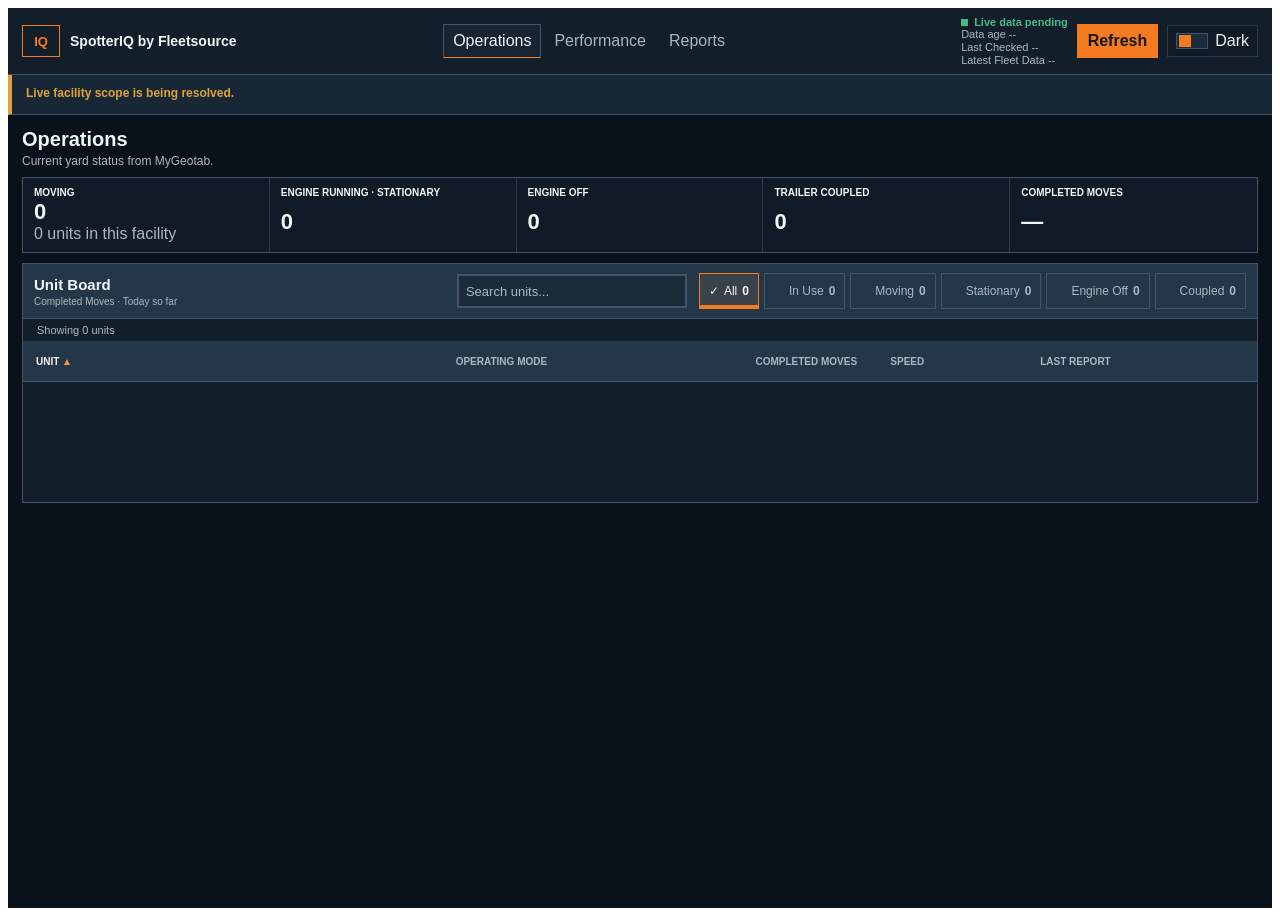
==== commit 25ea4388: "Deploy approved Operations board usability controls Private source: 7ac2e6529ac85890f9ec596b491dfa86" ====
--- a/index.html
+++ b/index.html
@@ -4,7 +4,7 @@
   <meta charset="UTF-8">
   <meta name="viewport" content="width=device-width, initial-scale=1.0">
   <title>SpotterIQ by Fleetsource</title>
-  <link rel="stylesheet" href="styles.css?v=4.0.0-report-range1">
+  <link rel="stylesheet" href="styles.css?v=4.0.0-operations-ux1">
 </head>
 <body>
   <div class="siq-app" data-theme="dark">
@@ -166,25 +166,34 @@
                 <h2 class="siq-section-title" id="siq-unit-board-title">Unit Board</h2>
                 <span class="siq-board-window" id="siq-operations-window-label">Completed Moves · Today so far</span>
               </div>
-              <div class="siq-board-filters" role="group" aria-label="Unit board filters">
-                <button class="siq-filter-button siq-filter-button--active" type="button" data-board-filter="all" aria-pressed="true">All states</button>
-                <button class="siq-filter-button" type="button" data-board-filter="moving" aria-pressed="false">Moving</button>
-                <button class="siq-filter-button" type="button" data-board-filter="idling" aria-pressed="false">Engine Running · Stationary</button>
-                <button class="siq-filter-button" type="button" data-board-filter="off" aria-pressed="false">Engine Off</button>
-                <button class="siq-filter-button" type="button" data-board-filter="coupled" aria-pressed="false">Trailer Coupled</button>
-              </div>
-            </div>
+              <div class="siq-board-controls">
+                <div class="siq-board-search">
+                  <input id="siq-board-search" type="search" placeholder="Search units..." aria-label="Search units or drivers" autocomplete="off">
+                  <button id="siq-board-search-clear" type="button" aria-label="Clear unit search" hidden>Clear</button>
+                </div>
+                <div class="siq-board-filters" role="group" aria-label="Unit board filters">
+                  <button class="siq-filter-button siq-filter-button--active" type="button" data-board-filter="all" aria-pressed="true">All <span data-filter-count>0</span></button>
+                  <button class="siq-filter-button" type="button" data-board-filter="inUse" aria-pressed="false">In Use <span data-filter-count>0</span></button>
+                  <button class="siq-filter-button" type="button" data-board-filter="moving" aria-pressed="false">Moving <span data-filter-count>0</span></button>
+                  <button class="siq-filter-button" type="button" data-board-filter="idling" aria-pressed="false" title="Engine Running · Stationary">Stationary <span data-filter-count>0</span></button>
+                  <button class="siq-filter-button" type="button" data-board-filter="off" aria-pressed="false">Engine Off <span data-filter-count>0</span></button>
+                  <button class="siq-filter-button" type="button" data-board-filter="coupled" aria-pressed="false">Coupled <span data-filter-count>0</span></button>
+                </div>
+              </div>
+            </div>
+            <p class="siq-board-status" id="siq-board-status" role="status" aria-live="polite" aria-atomic="true">Showing 0 units</p>
 
             <div class="siq-board-grid" role="table" aria-label="SpotterIQ unit board">
               <div class="siq-board-head" role="row">
-                <div role="columnheader">Unit</div>
-                <div role="columnheader">Operating Mode</div>
-                <div role="columnheader"><span>Completed</span><span>Moves</span></div>
-                <div role="columnheader">Speed</div>
-                <div role="columnheader">Last Report</div>
+                <div role="columnheader" aria-sort="ascending"><button type="button" data-board-sort="unit">Unit <span data-sort-arrow aria-hidden="true">▲</span></button></div>
+                <div role="columnheader" aria-sort="none"><button type="button" data-board-sort="state">Operating Mode <span data-sort-arrow aria-hidden="true"></span></button></div>
+                <div role="columnheader" aria-sort="none"><button type="button" data-board-sort="moves">Completed Moves <span data-sort-arrow aria-hidden="true"></span></button></div>
+                <div role="columnheader" aria-sort="none"><button type="button" data-board-sort="speed">Speed <span data-sort-arrow aria-hidden="true"></span></button></div>
+                <div role="columnheader" aria-sort="none"><button type="button" data-board-sort="report" title="Ascending: freshest first. Descending: oldest first.">Last Report <span data-sort-arrow aria-hidden="true"></span></button></div>
               </div>
               <div class="siq-board-body" id="siq-unit-board-body"></div>
             </div>
+            <p class="siq-empty-state" id="siq-board-no-matches" hidden>No units match. Clear search or choose All states.</p>
           </section>
 
           <aside class="siq-detail-drawer" id="siq-detail-drawer" aria-labelledby="siq-detail-title">
@@ -524,7 +533,7 @@
   <script src="core/historical-entitlement.js"></script>
   <script src="core/speed-evidence.js?v=4.0.0-towing1"></script>
   <script src="core/driver-attribution.js?v=4.0.0-driver-session1"></script>
-  <script src="core/management-reports.js?v=4.0.0-towing1"></script>
+  <script src="core/management-reports.js?v=4.0.0-driver-productivity2"></script>
   <script src="core/powertrain-faults.js"></script>
   <script src="core/group-reconciliation.js"></script>
   <script src="core/engine-hours.js"></script>
@@ -535,11 +544,11 @@
   <script src="core/performance.js"></script>
   <script src="core/timezone.js"></script>
   <script src="core/shifts.js"></script>
-  <script src="core/telemetry.js"></script>
+  <script src="core/telemetry.js?v=4.0.0-engine-off-latch1"></script>
   <script src="core/operational-states.js?v=4.0.0-ignition-authority1"></script>
   <script src="core/intervals.js"></script>
-  <script src="core/timeline.js?v=4.0.0-state-continuity2"></script>
-  <script src="core/shift-performance.js?v=4.0.0-towing1"></script>
+  <script src="core/timeline.js?v=4.0.0-engine-off-latch1"></script>
+  <script src="core/shift-performance.js?v=4.0.0-engine-off-latch1"></script>
   <script src="core/move-state-machine.js"></script>
   <script src="core/moves.js"></script>
   <script src="core/move-summaries.js"></script>
@@ -559,9 +568,9 @@
   <script src="controllers/operations-controller.js?v=4.0.0-operations-moves1"></script>
   <script src="controllers/performance-controller.js?v=4.0.0-state-continuity2"></script>
   <script src="controllers/reports-controller.js?v=4.0.0-report-range1"></script>
-  <script src="views/operations-view.js?v=4.0.0-operations-moves2"></script>
+  <script src="views/operations-view.js?v=4.0.0-operations-ux1"></script>
   <script src="views/performance-view.js?v=4.0.0-cumulative-idle1"></script>
-  <script src="views/reports-view.js?v=4.0.0-report-range1"></script>
+  <script src="views/reports-view.js?v=4.0.0-driver-productivity2"></script>
   <script src="views/commissioning-diagnostics.js"></script>
   <script src="app.js?v=4.0.0-report-range1"></script>
   <script src="mygeotab-entry.js?v=4.0.0-operations-moves1"></script>
--- a/styles.css
+++ b/styles.css
@@ -643,7 +643,8 @@
   background: var(--siq-surface-level-2);
 }
 
-.siq-board-toolbar {
+.siq-board-toolbar {
+  flex-wrap: wrap;
   justify-content: space-between;
   gap: 12px;
   min-height: 52px;
@@ -652,11 +653,81 @@
   border-bottom: 1px solid var(--siq-line-strong);
 }
 
-.siq-board-filters {
+.siq-board-filters {
   display: flex;
   gap: 5px;
-  flex-wrap: wrap;
-}
+  flex-wrap: wrap;
+}
+
+.siq-board-controls {
+  display: flex;
+  flex: 1 1 760px;
+  align-items: center;
+  justify-content: flex-end;
+  flex-wrap: wrap;
+  gap: 8px 12px;
+  min-width: 0;
+}
+
+.siq-board-search {
+  display: flex;
+  align-items: center;
+  flex: 0 1 230px;
+  min-width: 0;
+  border: 1px solid var(--siq-line-strong);
+  background: var(--siq-surface-control);
+}
+
+.siq-board-search input {
+  min-width: 0;
+  width: 100%;
+  min-height: 36px;
+  padding: 7px 9px;
+  border: 0;
+  background: transparent;
+  color: var(--siq-text);
+  font-size: 13px;
+}
+
+.siq-board-search input::placeholder { color: var(--siq-muted); }
+.siq-board-search button {
+  min-height: 36px;
+  border: 0;
+  background: transparent;
+  color: var(--siq-text);
+  cursor: pointer;
+}
+
+.siq-board-filters .siq-filter-button {
+  min-height: 36px;
+  font-size: 12px;
+  display: inline-flex;
+  align-items: center;
+  gap: 5px;
+  border-color: var(--siq-line-strong);
+}
+
+.siq-board-filters .siq-filter-button::before { content: ""; width: 10px; }
+.siq-board-filters .siq-filter-button--active {
+  border-color: var(--siq-accent);
+  box-shadow: inset 0 -3px var(--siq-accent);
+  background: var(--siq-selected);
+  color: var(--siq-text);
+}
+.siq-board-filters .siq-filter-button--active::before { content: "✓"; }
+.siq-board-filters [data-filter-count] { font-variant-numeric: tabular-nums; font-weight: 700; }
+.siq-board-status {
+  margin: 0;
+  padding: 5px 11px;
+  font-size: 11px;
+  color: var(--siq-muted);
+  border-left: 3px solid transparent;
+}
+.siq-board-status--filtered {
+  border-left-color: var(--siq-accent);
+  color: var(--siq-text);
+  background: var(--siq-selected);
+}
 
 .siq-board-grid {
   overflow-x: visible;
@@ -715,8 +786,26 @@
 }
 
 .siq-board-head > div {
+  padding: 0;
+}
+
+.siq-board-head button {
+  width: 100%;
+  min-height: 40px;
+  height: 100%;
   padding: 8px;
-}
+  border: 0;
+  background: transparent;
+  color: inherit;
+  font: inherit;
+  text-align: left;
+  text-transform: inherit;
+  cursor: pointer;
+}
+.siq-board-head button:hover { background: var(--siq-hover); color: var(--siq-text); }
+.siq-board-head > div [data-sort-arrow] { display: inline; color: var(--siq-accent-strong); }
+.siq-board-head [aria-sort="ascending"],
+.siq-board-head [aria-sort="descending"] { color: var(--siq-text); }
 
 .siq-board-head > div {
   text-align: left;
@@ -3138,21 +3227,39 @@
 }
 
 @media (max-width: 760px) {
-  .siq-board-head {
-    display: none;
+  .siq-board-head,
+  .siq-unit-row {
+    grid-template-columns: minmax(0, 1.1fr) minmax(0, 1.3fr) minmax(0, .8fr) minmax(0, 1fr);
   }
-
-  .siq-unit-row {
-    grid-template-columns: repeat(2, minmax(0, 1fr));
-    border-bottom: 8px solid var(--siq-surface-level-3);
+  .siq-board-head button { padding: 5px; min-height: 44px; font-size: 9px; }
+  .siq-board-head > div:nth-child(4),
+  .siq-unit-row > .siq-number-cell { display: none; }
+  .siq-unit-row > .siq-unit-row__unit { grid-column: auto; }
+  .siq-unit-row > .siq-unit-row__unit strong { font-size: 13px; }
+  .siq-unit-row .siq-unit-row__driver { flex-wrap: wrap; gap: 2px; font-size: 10px; }
+  .siq-unit-row .siq-unit-row__driver-value { white-space: normal; }
+  .siq-unit-row .siq-state-text__primary { font-size: 11px; }
+  .siq-unit-row .siq-state-text__qualifier { font-size: 10px; }
+  .siq-unit-row .siq-report-cell { font-size: 10px; flex-wrap: wrap; gap: 4px; }
+  .siq-unit-row > .siq-state-cell {
+    display: grid;
+    grid-template-columns: 3px minmax(0, 1fr);
+    align-content: center;
+    gap: 3px 4px;
   }
-
-  .siq-unit-row__unit,
+  .siq-unit-row .siq-state-rail { grid-row: 1 / 3; }
+  .siq-unit-row .siq-state-duration { grid-column: 2; margin: 0; }
+  .siq-board-controls { justify-content: flex-start; }
+  .siq-board-search { flex-basis: 100%; }
+  .siq-board-filters .siq-filter-button,
+  .siq-board-search input,
+  .siq-board-search button { min-height: 44px; }
   .siq-unit-row__secondary {
     grid-column: 1 / -1;
   }
 
   .siq-unit-row > span {
+    padding: 6px 4px;
     border-bottom: 1px solid color-mix(in srgb, var(--siq-line) 55%, transparent);
   }
 
@@ -3982,6 +4089,65 @@
 .siq-report-details--full-width[open] {
   width: 100%;
   min-width: 0;
+}
+
+/* Driver controls and activity use the loaded report; range controls are separate. */
+.siq-driver-controls { display: flex; align-items: end; gap: 10px; margin-bottom: 8px; }
+.siq-driver-control { display: grid; gap: 4px; color: var(--siq-muted); font-size: 11px; }
+.siq-driver-control:first-child { flex: 1; max-width: 320px; }
+.siq-driver-control input, .siq-driver-control select {
+  min-width: 0; height: 32px; padding: 5px 9px; border: 1px solid var(--siq-line-strong);
+  border-radius: 5px; background: var(--siq-surface-level-3); color: var(--siq-text); font: inherit;
+}
+.siq-driver-control input:focus-visible, .siq-driver-control select:focus-visible {
+  outline: 2px solid var(--siq-accent); outline-offset: 2px;
+}
+.siq-driver-count { margin: 0 0 7px auto; color: var(--siq-muted); font-size: 12px; white-space: nowrap; }
+.siq-driver-selection-note { margin: 0 0 10px; color: var(--siq-muted); font-size: 11px; }
+.siq-driver-unattributed { padding: 10px 12px; margin-bottom: 12px; border: 1px solid var(--siq-line-strong); border-radius: 6px; }
+.siq-driver-unattributed h3 { margin: 0; font-size: 13px; }
+.siq-driver-unattributed p { margin: 3px 0 8px; font-size: 11px; color: var(--siq-muted); }
+.siq-driver-unattributed-metrics { display: grid; grid-template-columns: repeat(5, minmax(0, 1fr)); gap: 6px 18px; }
+.siq-driver-unattributed-metrics .siq-report-detail-metric { display: grid; gap: 3px; }
+.siq-driver-table > table > tbody > tr > td { padding: 7px 9px; }
+.siq-driver-table > table > thead > tr > th { padding: 8px 9px; }
+.siq-driver-detail-name { margin: 0; font-size: 14px; }
+.siq-driver-activity-mobile { display: none; }
+.siq-driver-table .siq-report-detail-sections { white-space: normal; }
+@media screen and (max-width: 620px) {
+  .siq-driver-controls { flex-wrap: wrap; }
+  .siq-driver-control:first-child { flex-basis: 100%; max-width: none; }
+  .siq-driver-control { flex: 1; }
+  .siq-driver-count { flex-basis: 100%; margin: 0; }
+  .siq-driver-unattributed-metrics { grid-template-columns: repeat(2, minmax(0, 1fr)); }
+  .siq-driver-table > table { min-width: 0; table-layout: fixed; font-size: 11px; }
+  .siq-driver-table > table > thead > tr > th { white-space: normal; padding: 7px 4px; font-size: 9px; }
+  .siq-driver-table > table > tbody > tr > td { padding: 7px 4px; white-space: normal; overflow-wrap: anywhere; }
+  .siq-driver-table > table > thead > tr > th:first-child { width: 24%; }
+  .siq-driver-table > table > thead > tr > th:nth-child(2) { width: 18%; }
+  .siq-driver-table > table > thead > tr > th:nth-child(3) { width: 12%; }
+  .siq-driver-table > table > thead > tr > th:nth-child(6) { width: 30%; font-size: 0; }
+  .siq-driver-table > table > thead > tr > th:nth-child(6)::after { content: "Moving / Idle"; font-size: 9px; }
+  .siq-driver-table > table > thead > tr > th:last-child { width: 16%; }
+  .siq-driver-table .siq-report-details summary { font-size: 0; }
+  .siq-driver-table .siq-report-details summary::after { content: "Details"; font-size: 10px; }
+  .siq-driver-table .siq-report-details[open] summary::after { content: "Close details"; }
+  .siq-driver-idle-desktop { display: none; }
+  .siq-driver-activity-mobile { display: grid; gap: 3px; font-size: 10px; white-space: nowrap; }
+  .siq-driver-table > table > thead > tr > th:nth-child(4),
+  .siq-driver-table > table > thead > tr > th:nth-child(5),
+  .siq-driver-table > table > thead > tr > th:nth-child(7),
+  .siq-driver-table > table > thead > tr > th:nth-child(8),
+  .siq-driver-table > table > tbody > tr > td:nth-child(4),
+  .siq-driver-table > table > tbody > tr > td:nth-child(5),
+  .siq-driver-table > table > tbody > tr > td:nth-child(7),
+  .siq-driver-table > table > tbody > tr > td:nth-child(8) { display: none; }
+  .siq-driver-table .siq-report-detail-grid { grid-template-columns: repeat(2, minmax(0, 1fr)); }
+}
+@media print {
+  .siq-driver-controls { display: none !important; }
+  .siq-driver-unattributed { break-inside: avoid; color: #17212b; border-color: #8f99a1; }
+  .siq-driver-unattributed p, .siq-driver-selection-note { color: #39434c; }
 }
 
 .siq-report-detail-sections {
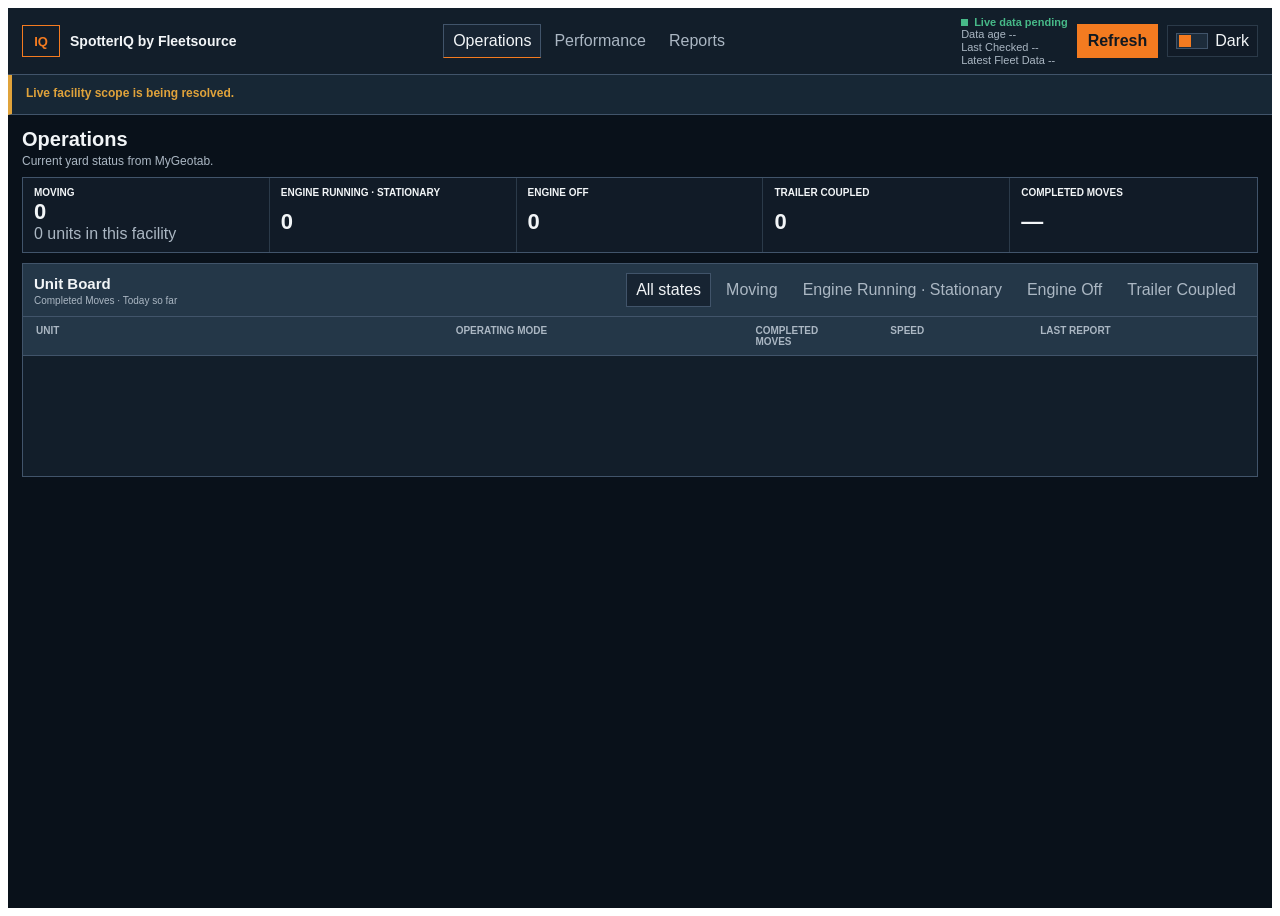
==== commit 09fcf2f2: "Revert "Deploy approved Operations board usability controls" This reverts commit 25ea43881c3b0c0e0b1" ====
--- a/index.html
+++ b/index.html
@@ -4,7 +4,7 @@
   <meta charset="UTF-8">
   <meta name="viewport" content="width=device-width, initial-scale=1.0">
   <title>SpotterIQ by Fleetsource</title>
-  <link rel="stylesheet" href="styles.css?v=4.0.0-operations-ux1">
+  <link rel="stylesheet" href="styles.css?v=4.0.0-driver-productivity2">
 </head>
 <body>
   <div class="siq-app" data-theme="dark">
@@ -166,34 +166,25 @@
                 <h2 class="siq-section-title" id="siq-unit-board-title">Unit Board</h2>
                 <span class="siq-board-window" id="siq-operations-window-label">Completed Moves · Today so far</span>
               </div>
-              <div class="siq-board-controls">
-                <div class="siq-board-search">
-                  <input id="siq-board-search" type="search" placeholder="Search units..." aria-label="Search units or drivers" autocomplete="off">
-                  <button id="siq-board-search-clear" type="button" aria-label="Clear unit search" hidden>Clear</button>
-                </div>
-                <div class="siq-board-filters" role="group" aria-label="Unit board filters">
-                  <button class="siq-filter-button siq-filter-button--active" type="button" data-board-filter="all" aria-pressed="true">All <span data-filter-count>0</span></button>
-                  <button class="siq-filter-button" type="button" data-board-filter="inUse" aria-pressed="false">In Use <span data-filter-count>0</span></button>
-                  <button class="siq-filter-button" type="button" data-board-filter="moving" aria-pressed="false">Moving <span data-filter-count>0</span></button>
-                  <button class="siq-filter-button" type="button" data-board-filter="idling" aria-pressed="false" title="Engine Running · Stationary">Stationary <span data-filter-count>0</span></button>
-                  <button class="siq-filter-button" type="button" data-board-filter="off" aria-pressed="false">Engine Off <span data-filter-count>0</span></button>
-                  <button class="siq-filter-button" type="button" data-board-filter="coupled" aria-pressed="false">Coupled <span data-filter-count>0</span></button>
-                </div>
-              </div>
-            </div>
-            <p class="siq-board-status" id="siq-board-status" role="status" aria-live="polite" aria-atomic="true">Showing 0 units</p>
+              <div class="siq-board-filters" role="group" aria-label="Unit board filters">
+                <button class="siq-filter-button siq-filter-button--active" type="button" data-board-filter="all" aria-pressed="true">All states</button>
+                <button class="siq-filter-button" type="button" data-board-filter="moving" aria-pressed="false">Moving</button>
+                <button class="siq-filter-button" type="button" data-board-filter="idling" aria-pressed="false">Engine Running · Stationary</button>
+                <button class="siq-filter-button" type="button" data-board-filter="off" aria-pressed="false">Engine Off</button>
+                <button class="siq-filter-button" type="button" data-board-filter="coupled" aria-pressed="false">Trailer Coupled</button>
+              </div>
+            </div>
 
             <div class="siq-board-grid" role="table" aria-label="SpotterIQ unit board">
               <div class="siq-board-head" role="row">
-                <div role="columnheader" aria-sort="ascending"><button type="button" data-board-sort="unit">Unit <span data-sort-arrow aria-hidden="true">▲</span></button></div>
-                <div role="columnheader" aria-sort="none"><button type="button" data-board-sort="state">Operating Mode <span data-sort-arrow aria-hidden="true"></span></button></div>
-                <div role="columnheader" aria-sort="none"><button type="button" data-board-sort="moves">Completed Moves <span data-sort-arrow aria-hidden="true"></span></button></div>
-                <div role="columnheader" aria-sort="none"><button type="button" data-board-sort="speed">Speed <span data-sort-arrow aria-hidden="true"></span></button></div>
-                <div role="columnheader" aria-sort="none"><button type="button" data-board-sort="report" title="Ascending: freshest first. Descending: oldest first.">Last Report <span data-sort-arrow aria-hidden="true"></span></button></div>
+                <div role="columnheader">Unit</div>
+                <div role="columnheader">Operating Mode</div>
+                <div role="columnheader"><span>Completed</span><span>Moves</span></div>
+                <div role="columnheader">Speed</div>
+                <div role="columnheader">Last Report</div>
               </div>
               <div class="siq-board-body" id="siq-unit-board-body"></div>
             </div>
-            <p class="siq-empty-state" id="siq-board-no-matches" hidden>No units match. Clear search or choose All states.</p>
           </section>
 
           <aside class="siq-detail-drawer" id="siq-detail-drawer" aria-labelledby="siq-detail-title">
@@ -568,7 +559,7 @@
   <script src="controllers/operations-controller.js?v=4.0.0-operations-moves1"></script>
   <script src="controllers/performance-controller.js?v=4.0.0-state-continuity2"></script>
   <script src="controllers/reports-controller.js?v=4.0.0-report-range1"></script>
-  <script src="views/operations-view.js?v=4.0.0-operations-ux1"></script>
+  <script src="views/operations-view.js?v=4.0.0-operations-moves2"></script>
   <script src="views/performance-view.js?v=4.0.0-cumulative-idle1"></script>
   <script src="views/reports-view.js?v=4.0.0-driver-productivity2"></script>
   <script src="views/commissioning-diagnostics.js"></script>
--- a/styles.css
+++ b/styles.css
@@ -643,8 +643,7 @@
   background: var(--siq-surface-level-2);
 }
 
-.siq-board-toolbar {
-  flex-wrap: wrap;
+.siq-board-toolbar {
   justify-content: space-between;
   gap: 12px;
   min-height: 52px;
@@ -653,81 +652,11 @@
   border-bottom: 1px solid var(--siq-line-strong);
 }
 
-.siq-board-filters {
+.siq-board-filters {
   display: flex;
   gap: 5px;
-  flex-wrap: wrap;
-}
-
-.siq-board-controls {
-  display: flex;
-  flex: 1 1 760px;
-  align-items: center;
-  justify-content: flex-end;
-  flex-wrap: wrap;
-  gap: 8px 12px;
-  min-width: 0;
-}
-
-.siq-board-search {
-  display: flex;
-  align-items: center;
-  flex: 0 1 230px;
-  min-width: 0;
-  border: 1px solid var(--siq-line-strong);
-  background: var(--siq-surface-control);
-}
-
-.siq-board-search input {
-  min-width: 0;
-  width: 100%;
-  min-height: 36px;
-  padding: 7px 9px;
-  border: 0;
-  background: transparent;
-  color: var(--siq-text);
-  font-size: 13px;
-}
-
-.siq-board-search input::placeholder { color: var(--siq-muted); }
-.siq-board-search button {
-  min-height: 36px;
-  border: 0;
-  background: transparent;
-  color: var(--siq-text);
-  cursor: pointer;
-}
-
-.siq-board-filters .siq-filter-button {
-  min-height: 36px;
-  font-size: 12px;
-  display: inline-flex;
-  align-items: center;
-  gap: 5px;
-  border-color: var(--siq-line-strong);
-}
-
-.siq-board-filters .siq-filter-button::before { content: ""; width: 10px; }
-.siq-board-filters .siq-filter-button--active {
-  border-color: var(--siq-accent);
-  box-shadow: inset 0 -3px var(--siq-accent);
-  background: var(--siq-selected);
-  color: var(--siq-text);
-}
-.siq-board-filters .siq-filter-button--active::before { content: "✓"; }
-.siq-board-filters [data-filter-count] { font-variant-numeric: tabular-nums; font-weight: 700; }
-.siq-board-status {
-  margin: 0;
-  padding: 5px 11px;
-  font-size: 11px;
-  color: var(--siq-muted);
-  border-left: 3px solid transparent;
-}
-.siq-board-status--filtered {
-  border-left-color: var(--siq-accent);
-  color: var(--siq-text);
-  background: var(--siq-selected);
-}
+  flex-wrap: wrap;
+}
 
 .siq-board-grid {
   overflow-x: visible;
@@ -786,26 +715,8 @@
 }
 
 .siq-board-head > div {
-  padding: 0;
-}
-
-.siq-board-head button {
-  width: 100%;
-  min-height: 40px;
-  height: 100%;
   padding: 8px;
-  border: 0;
-  background: transparent;
-  color: inherit;
-  font: inherit;
-  text-align: left;
-  text-transform: inherit;
-  cursor: pointer;
-}
-.siq-board-head button:hover { background: var(--siq-hover); color: var(--siq-text); }
-.siq-board-head > div [data-sort-arrow] { display: inline; color: var(--siq-accent-strong); }
-.siq-board-head [aria-sort="ascending"],
-.siq-board-head [aria-sort="descending"] { color: var(--siq-text); }
+}
 
 .siq-board-head > div {
   text-align: left;
@@ -3227,39 +3138,21 @@
 }
 
 @media (max-width: 760px) {
-  .siq-board-head,
+  .siq-board-head {
+    display: none;
+  }
+
   .siq-unit-row {
-    grid-template-columns: minmax(0, 1.1fr) minmax(0, 1.3fr) minmax(0, .8fr) minmax(0, 1fr);
-  }
-  .siq-board-head button { padding: 5px; min-height: 44px; font-size: 9px; }
-  .siq-board-head > div:nth-child(4),
-  .siq-unit-row > .siq-number-cell { display: none; }
-  .siq-unit-row > .siq-unit-row__unit { grid-column: auto; }
-  .siq-unit-row > .siq-unit-row__unit strong { font-size: 13px; }
-  .siq-unit-row .siq-unit-row__driver { flex-wrap: wrap; gap: 2px; font-size: 10px; }
-  .siq-unit-row .siq-unit-row__driver-value { white-space: normal; }
-  .siq-unit-row .siq-state-text__primary { font-size: 11px; }
-  .siq-unit-row .siq-state-text__qualifier { font-size: 10px; }
-  .siq-unit-row .siq-report-cell { font-size: 10px; flex-wrap: wrap; gap: 4px; }
-  .siq-unit-row > .siq-state-cell {
-    display: grid;
-    grid-template-columns: 3px minmax(0, 1fr);
-    align-content: center;
-    gap: 3px 4px;
-  }
-  .siq-unit-row .siq-state-rail { grid-row: 1 / 3; }
-  .siq-unit-row .siq-state-duration { grid-column: 2; margin: 0; }
-  .siq-board-controls { justify-content: flex-start; }
-  .siq-board-search { flex-basis: 100%; }
-  .siq-board-filters .siq-filter-button,
-  .siq-board-search input,
-  .siq-board-search button { min-height: 44px; }
+    grid-template-columns: repeat(2, minmax(0, 1fr));
+    border-bottom: 8px solid var(--siq-surface-level-3);
+  }
+
+  .siq-unit-row__unit,
   .siq-unit-row__secondary {
     grid-column: 1 / -1;
   }
 
   .siq-unit-row > span {
-    padding: 6px 4px;
     border-bottom: 1px solid color-mix(in srgb, var(--siq-line) 55%, transparent);
   }
 
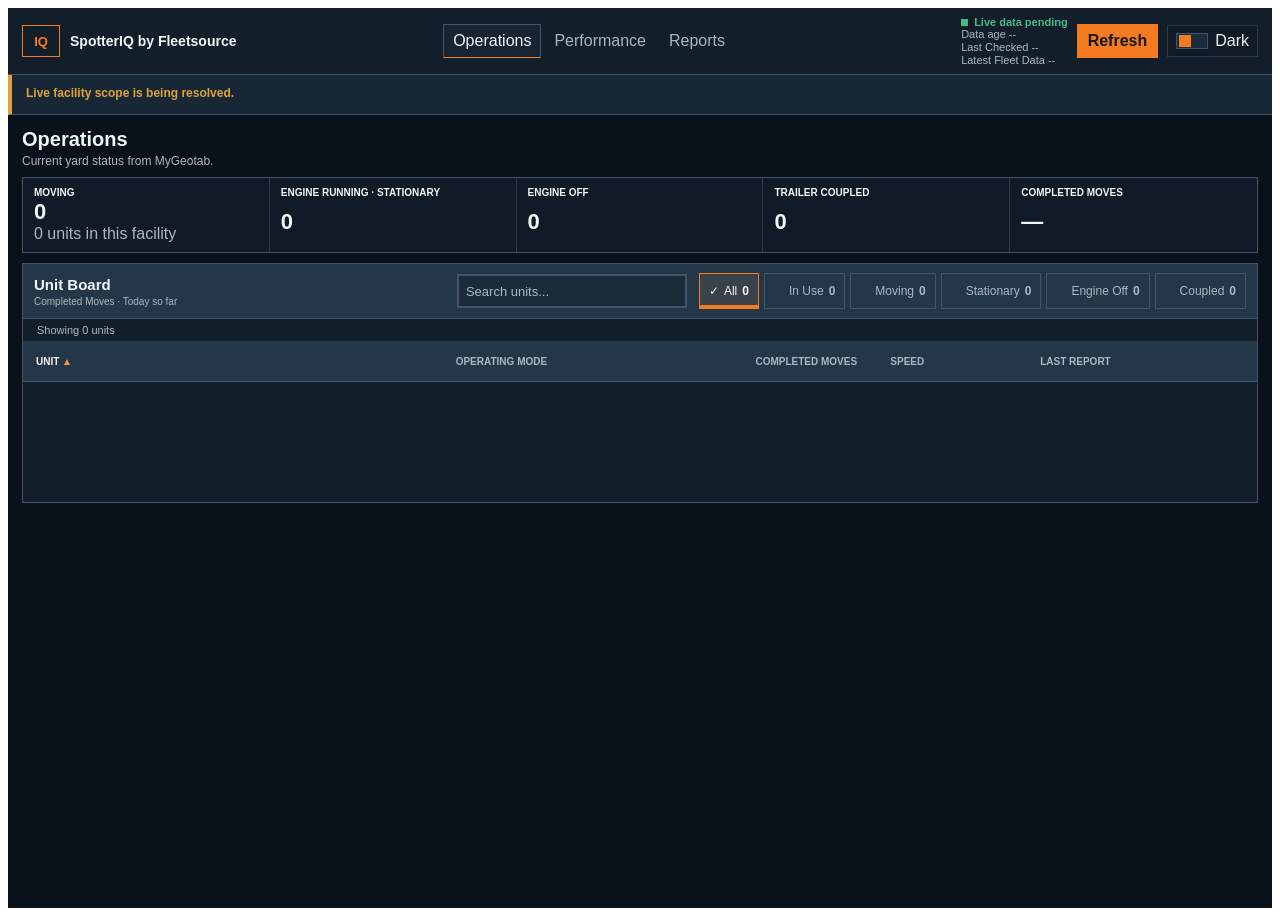
==== commit fe370ee4: "Reapply "Deploy approved Operations board usability controls" This reverts commit 09fcf2f2dfae4f2840" ====
--- a/index.html
+++ b/index.html
@@ -4,7 +4,7 @@
   <meta charset="UTF-8">
   <meta name="viewport" content="width=device-width, initial-scale=1.0">
   <title>SpotterIQ by Fleetsource</title>
-  <link rel="stylesheet" href="styles.css?v=4.0.0-driver-productivity2">
+  <link rel="stylesheet" href="styles.css?v=4.0.0-operations-ux1">
 </head>
 <body>
   <div class="siq-app" data-theme="dark">
@@ -166,25 +166,34 @@
                 <h2 class="siq-section-title" id="siq-unit-board-title">Unit Board</h2>
                 <span class="siq-board-window" id="siq-operations-window-label">Completed Moves · Today so far</span>
               </div>
-              <div class="siq-board-filters" role="group" aria-label="Unit board filters">
-                <button class="siq-filter-button siq-filter-button--active" type="button" data-board-filter="all" aria-pressed="true">All states</button>
-                <button class="siq-filter-button" type="button" data-board-filter="moving" aria-pressed="false">Moving</button>
-                <button class="siq-filter-button" type="button" data-board-filter="idling" aria-pressed="false">Engine Running · Stationary</button>
-                <button class="siq-filter-button" type="button" data-board-filter="off" aria-pressed="false">Engine Off</button>
-                <button class="siq-filter-button" type="button" data-board-filter="coupled" aria-pressed="false">Trailer Coupled</button>
-              </div>
-            </div>
+              <div class="siq-board-controls">
+                <div class="siq-board-search">
+                  <input id="siq-board-search" type="search" placeholder="Search units..." aria-label="Search units or drivers" autocomplete="off">
+                  <button id="siq-board-search-clear" type="button" aria-label="Clear unit search" hidden>Clear</button>
+                </div>
+                <div class="siq-board-filters" role="group" aria-label="Unit board filters">
+                  <button class="siq-filter-button siq-filter-button--active" type="button" data-board-filter="all" aria-pressed="true">All <span data-filter-count>0</span></button>
+                  <button class="siq-filter-button" type="button" data-board-filter="inUse" aria-pressed="false">In Use <span data-filter-count>0</span></button>
+                  <button class="siq-filter-button" type="button" data-board-filter="moving" aria-pressed="false">Moving <span data-filter-count>0</span></button>
+                  <button class="siq-filter-button" type="button" data-board-filter="idling" aria-pressed="false" title="Engine Running · Stationary">Stationary <span data-filter-count>0</span></button>
+                  <button class="siq-filter-button" type="button" data-board-filter="off" aria-pressed="false">Engine Off <span data-filter-count>0</span></button>
+                  <button class="siq-filter-button" type="button" data-board-filter="coupled" aria-pressed="false">Coupled <span data-filter-count>0</span></button>
+                </div>
+              </div>
+            </div>
+            <p class="siq-board-status" id="siq-board-status" role="status" aria-live="polite" aria-atomic="true">Showing 0 units</p>
 
             <div class="siq-board-grid" role="table" aria-label="SpotterIQ unit board">
               <div class="siq-board-head" role="row">
-                <div role="columnheader">Unit</div>
-                <div role="columnheader">Operating Mode</div>
-                <div role="columnheader"><span>Completed</span><span>Moves</span></div>
-                <div role="columnheader">Speed</div>
-                <div role="columnheader">Last Report</div>
+                <div role="columnheader" aria-sort="ascending"><button type="button" data-board-sort="unit">Unit <span data-sort-arrow aria-hidden="true">▲</span></button></div>
+                <div role="columnheader" aria-sort="none"><button type="button" data-board-sort="state">Operating Mode <span data-sort-arrow aria-hidden="true"></span></button></div>
+                <div role="columnheader" aria-sort="none"><button type="button" data-board-sort="moves">Completed Moves <span data-sort-arrow aria-hidden="true"></span></button></div>
+                <div role="columnheader" aria-sort="none"><button type="button" data-board-sort="speed">Speed <span data-sort-arrow aria-hidden="true"></span></button></div>
+                <div role="columnheader" aria-sort="none"><button type="button" data-board-sort="report" title="Ascending: freshest first. Descending: oldest first.">Last Report <span data-sort-arrow aria-hidden="true"></span></button></div>
               </div>
               <div class="siq-board-body" id="siq-unit-board-body"></div>
             </div>
+            <p class="siq-empty-state" id="siq-board-no-matches" hidden>No units match. Clear search or choose All states.</p>
           </section>
 
           <aside class="siq-detail-drawer" id="siq-detail-drawer" aria-labelledby="siq-detail-title">
@@ -559,7 +568,7 @@
   <script src="controllers/operations-controller.js?v=4.0.0-operations-moves1"></script>
   <script src="controllers/performance-controller.js?v=4.0.0-state-continuity2"></script>
   <script src="controllers/reports-controller.js?v=4.0.0-report-range1"></script>
-  <script src="views/operations-view.js?v=4.0.0-operations-moves2"></script>
+  <script src="views/operations-view.js?v=4.0.0-operations-ux1"></script>
   <script src="views/performance-view.js?v=4.0.0-cumulative-idle1"></script>
   <script src="views/reports-view.js?v=4.0.0-driver-productivity2"></script>
   <script src="views/commissioning-diagnostics.js"></script>
--- a/styles.css
+++ b/styles.css
@@ -643,7 +643,8 @@
   background: var(--siq-surface-level-2);
 }
 
-.siq-board-toolbar {
+.siq-board-toolbar {
+  flex-wrap: wrap;
   justify-content: space-between;
   gap: 12px;
   min-height: 52px;
@@ -652,11 +653,81 @@
   border-bottom: 1px solid var(--siq-line-strong);
 }
 
-.siq-board-filters {
+.siq-board-filters {
   display: flex;
   gap: 5px;
-  flex-wrap: wrap;
-}
+  flex-wrap: wrap;
+}
+
+.siq-board-controls {
+  display: flex;
+  flex: 1 1 760px;
+  align-items: center;
+  justify-content: flex-end;
+  flex-wrap: wrap;
+  gap: 8px 12px;
+  min-width: 0;
+}
+
+.siq-board-search {
+  display: flex;
+  align-items: center;
+  flex: 0 1 230px;
+  min-width: 0;
+  border: 1px solid var(--siq-line-strong);
+  background: var(--siq-surface-control);
+}
+
+.siq-board-search input {
+  min-width: 0;
+  width: 100%;
+  min-height: 36px;
+  padding: 7px 9px;
+  border: 0;
+  background: transparent;
+  color: var(--siq-text);
+  font-size: 13px;
+}
+
+.siq-board-search input::placeholder { color: var(--siq-muted); }
+.siq-board-search button {
+  min-height: 36px;
+  border: 0;
+  background: transparent;
+  color: var(--siq-text);
+  cursor: pointer;
+}
+
+.siq-board-filters .siq-filter-button {
+  min-height: 36px;
+  font-size: 12px;
+  display: inline-flex;
+  align-items: center;
+  gap: 5px;
+  border-color: var(--siq-line-strong);
+}
+
+.siq-board-filters .siq-filter-button::before { content: ""; width: 10px; }
+.siq-board-filters .siq-filter-button--active {
+  border-color: var(--siq-accent);
+  box-shadow: inset 0 -3px var(--siq-accent);
+  background: var(--siq-selected);
+  color: var(--siq-text);
+}
+.siq-board-filters .siq-filter-button--active::before { content: "✓"; }
+.siq-board-filters [data-filter-count] { font-variant-numeric: tabular-nums; font-weight: 700; }
+.siq-board-status {
+  margin: 0;
+  padding: 5px 11px;
+  font-size: 11px;
+  color: var(--siq-muted);
+  border-left: 3px solid transparent;
+}
+.siq-board-status--filtered {
+  border-left-color: var(--siq-accent);
+  color: var(--siq-text);
+  background: var(--siq-selected);
+}
 
 .siq-board-grid {
   overflow-x: visible;
@@ -715,8 +786,26 @@
 }
 
 .siq-board-head > div {
+  padding: 0;
+}
+
+.siq-board-head button {
+  width: 100%;
+  min-height: 40px;
+  height: 100%;
   padding: 8px;
-}
+  border: 0;
+  background: transparent;
+  color: inherit;
+  font: inherit;
+  text-align: left;
+  text-transform: inherit;
+  cursor: pointer;
+}
+.siq-board-head button:hover { background: var(--siq-hover); color: var(--siq-text); }
+.siq-board-head > div [data-sort-arrow] { display: inline; color: var(--siq-accent-strong); }
+.siq-board-head [aria-sort="ascending"],
+.siq-board-head [aria-sort="descending"] { color: var(--siq-text); }
 
 .siq-board-head > div {
   text-align: left;
@@ -3138,21 +3227,39 @@
 }
 
 @media (max-width: 760px) {
-  .siq-board-head {
-    display: none;
+  .siq-board-head,
+  .siq-unit-row {
+    grid-template-columns: minmax(0, 1.1fr) minmax(0, 1.3fr) minmax(0, .8fr) minmax(0, 1fr);
   }
-
-  .siq-unit-row {
-    grid-template-columns: repeat(2, minmax(0, 1fr));
-    border-bottom: 8px solid var(--siq-surface-level-3);
+  .siq-board-head button { padding: 5px; min-height: 44px; font-size: 9px; }
+  .siq-board-head > div:nth-child(4),
+  .siq-unit-row > .siq-number-cell { display: none; }
+  .siq-unit-row > .siq-unit-row__unit { grid-column: auto; }
+  .siq-unit-row > .siq-unit-row__unit strong { font-size: 13px; }
+  .siq-unit-row .siq-unit-row__driver { flex-wrap: wrap; gap: 2px; font-size: 10px; }
+  .siq-unit-row .siq-unit-row__driver-value { white-space: normal; }
+  .siq-unit-row .siq-state-text__primary { font-size: 11px; }
+  .siq-unit-row .siq-state-text__qualifier { font-size: 10px; }
+  .siq-unit-row .siq-report-cell { font-size: 10px; flex-wrap: wrap; gap: 4px; }
+  .siq-unit-row > .siq-state-cell {
+    display: grid;
+    grid-template-columns: 3px minmax(0, 1fr);
+    align-content: center;
+    gap: 3px 4px;
   }
-
-  .siq-unit-row__unit,
+  .siq-unit-row .siq-state-rail { grid-row: 1 / 3; }
+  .siq-unit-row .siq-state-duration { grid-column: 2; margin: 0; }
+  .siq-board-controls { justify-content: flex-start; }
+  .siq-board-search { flex-basis: 100%; }
+  .siq-board-filters .siq-filter-button,
+  .siq-board-search input,
+  .siq-board-search button { min-height: 44px; }
   .siq-unit-row__secondary {
     grid-column: 1 / -1;
   }
 
   .siq-unit-row > span {
+    padding: 6px 4px;
     border-bottom: 1px solid color-mix(in srgb, var(--siq-line) 55%, transparent);
   }
 
